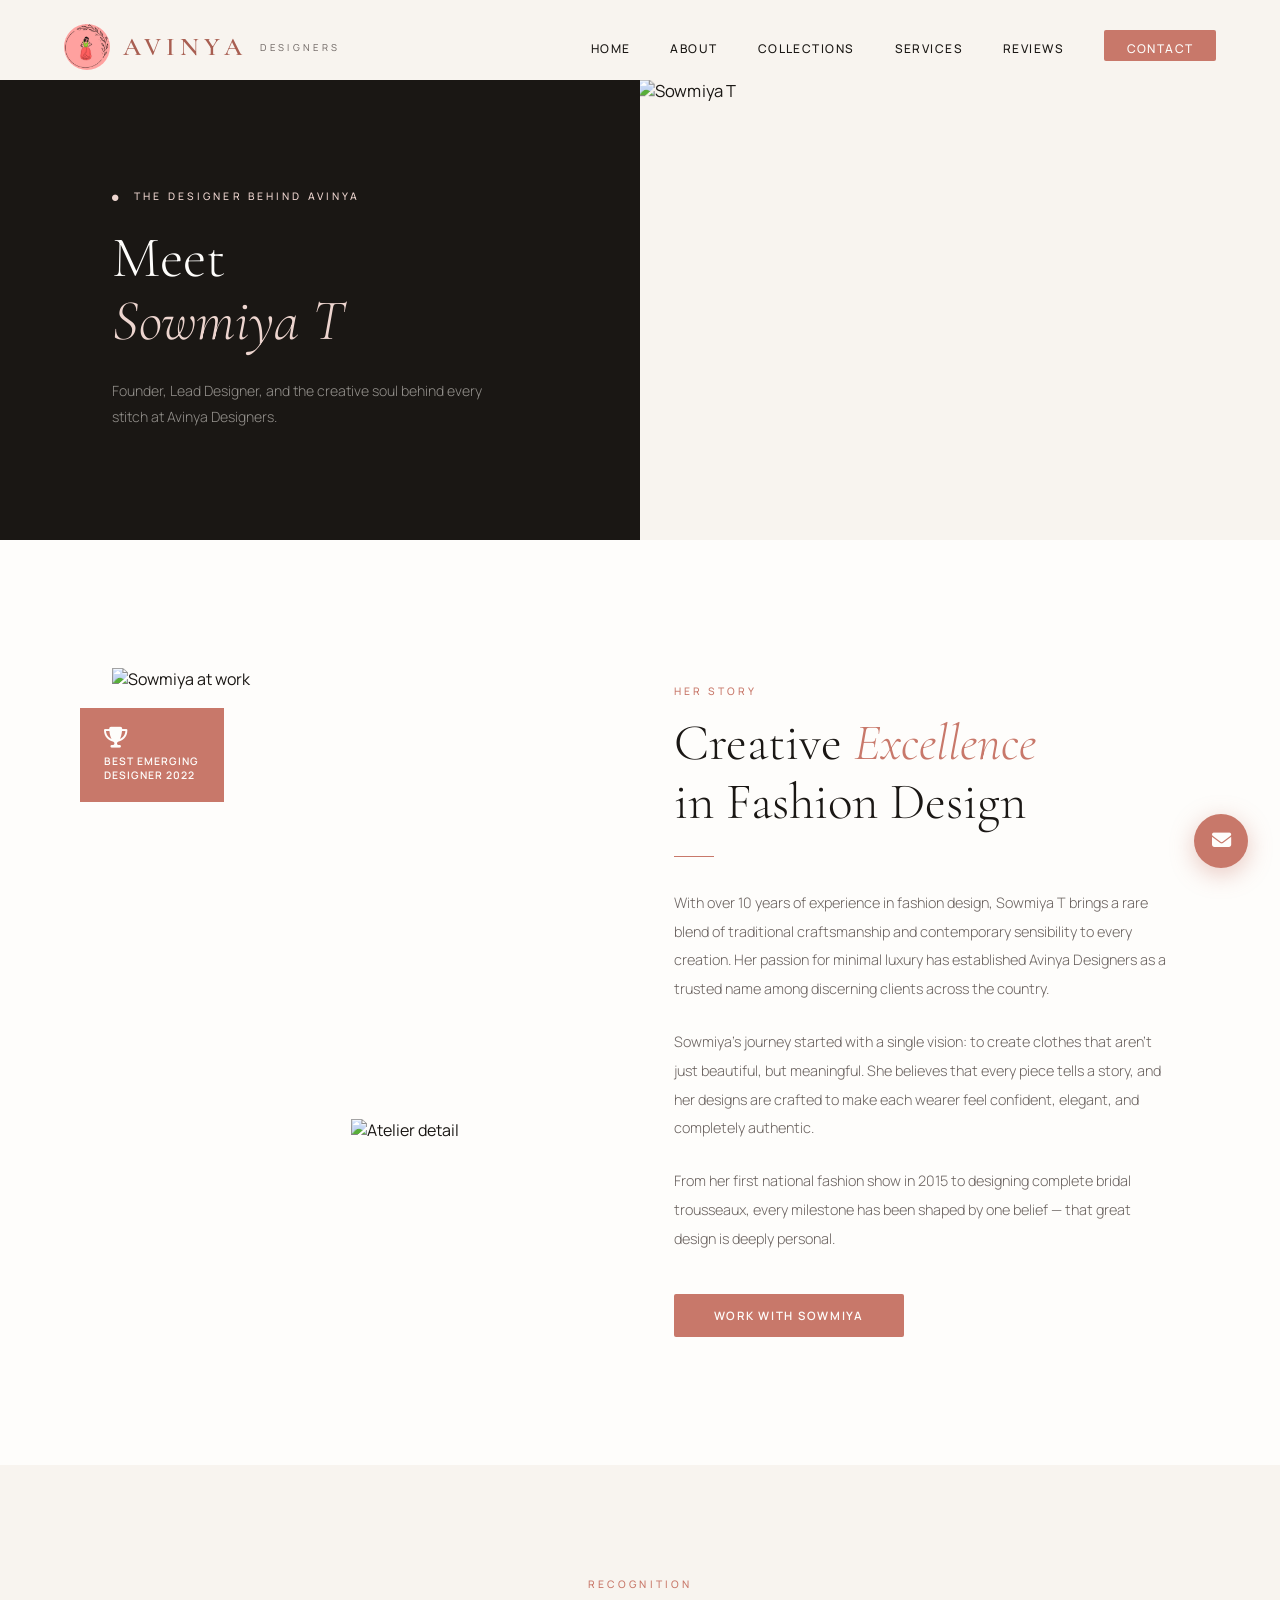
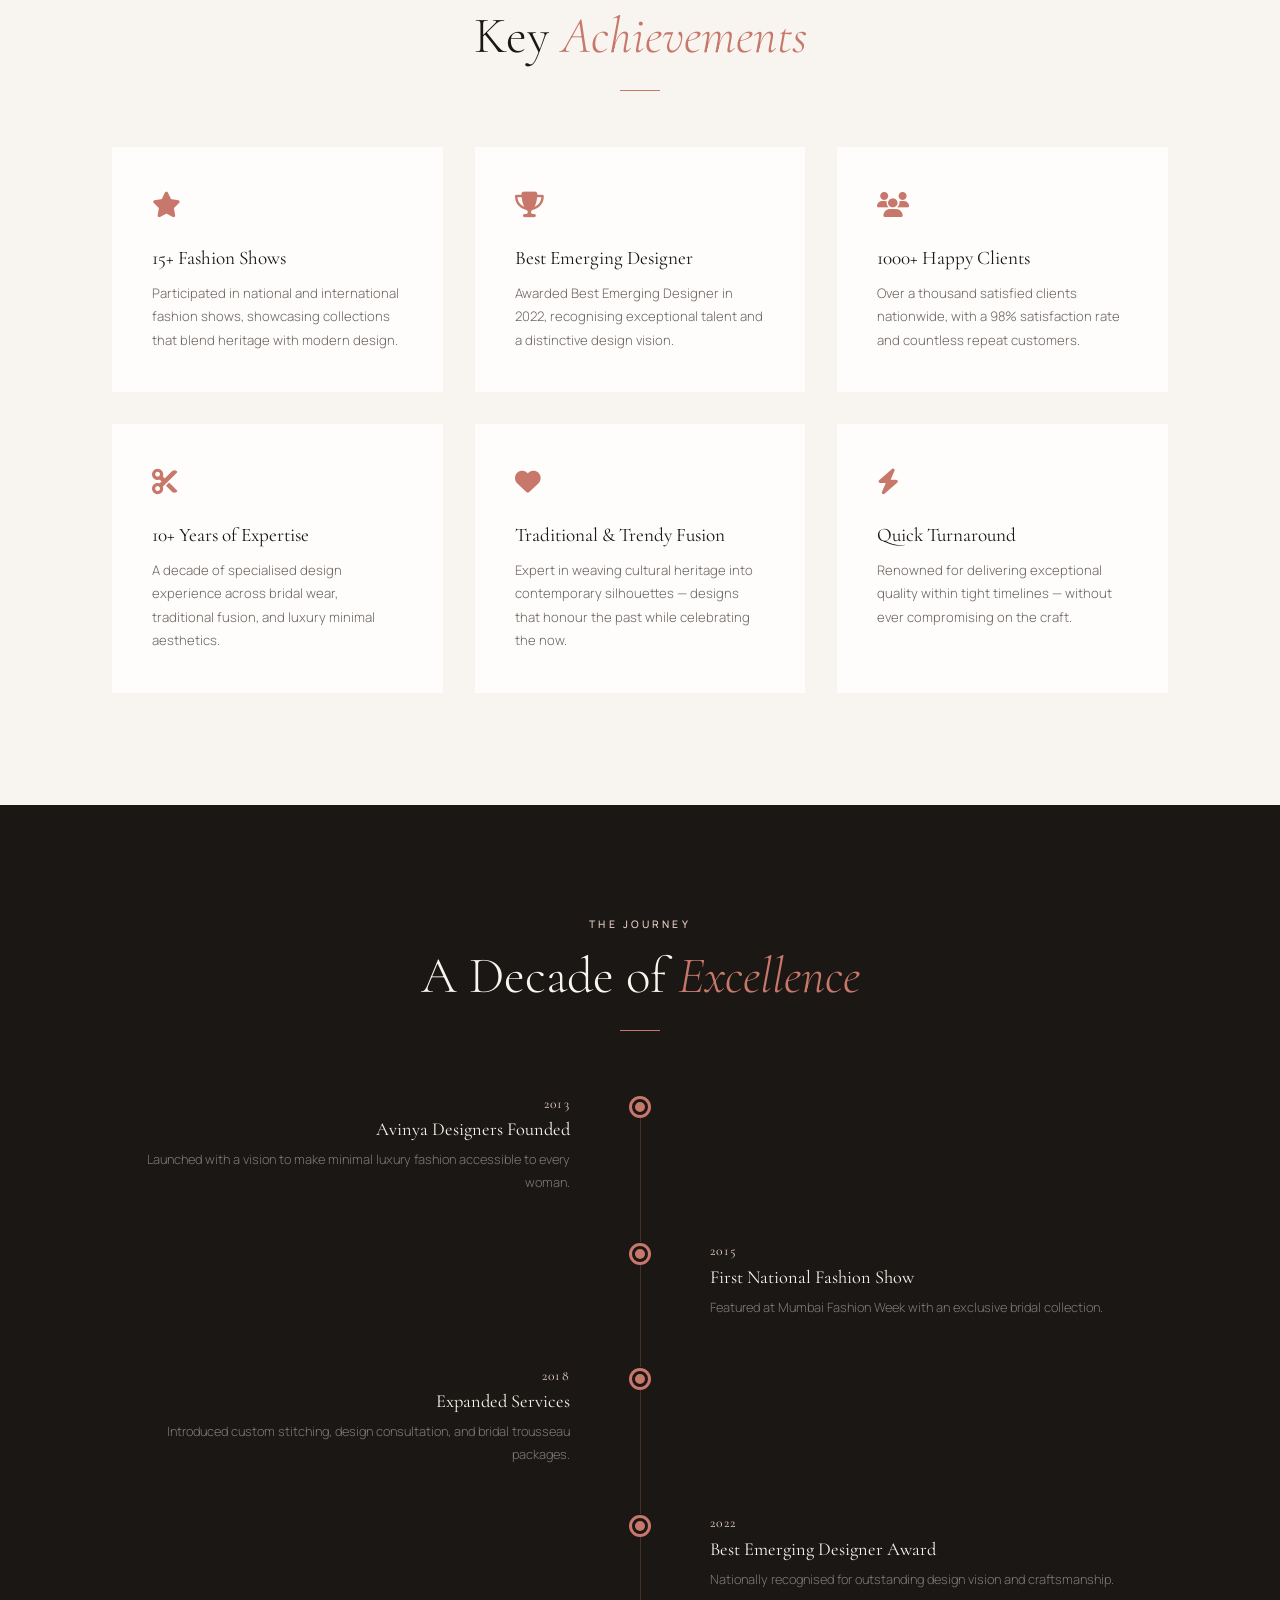
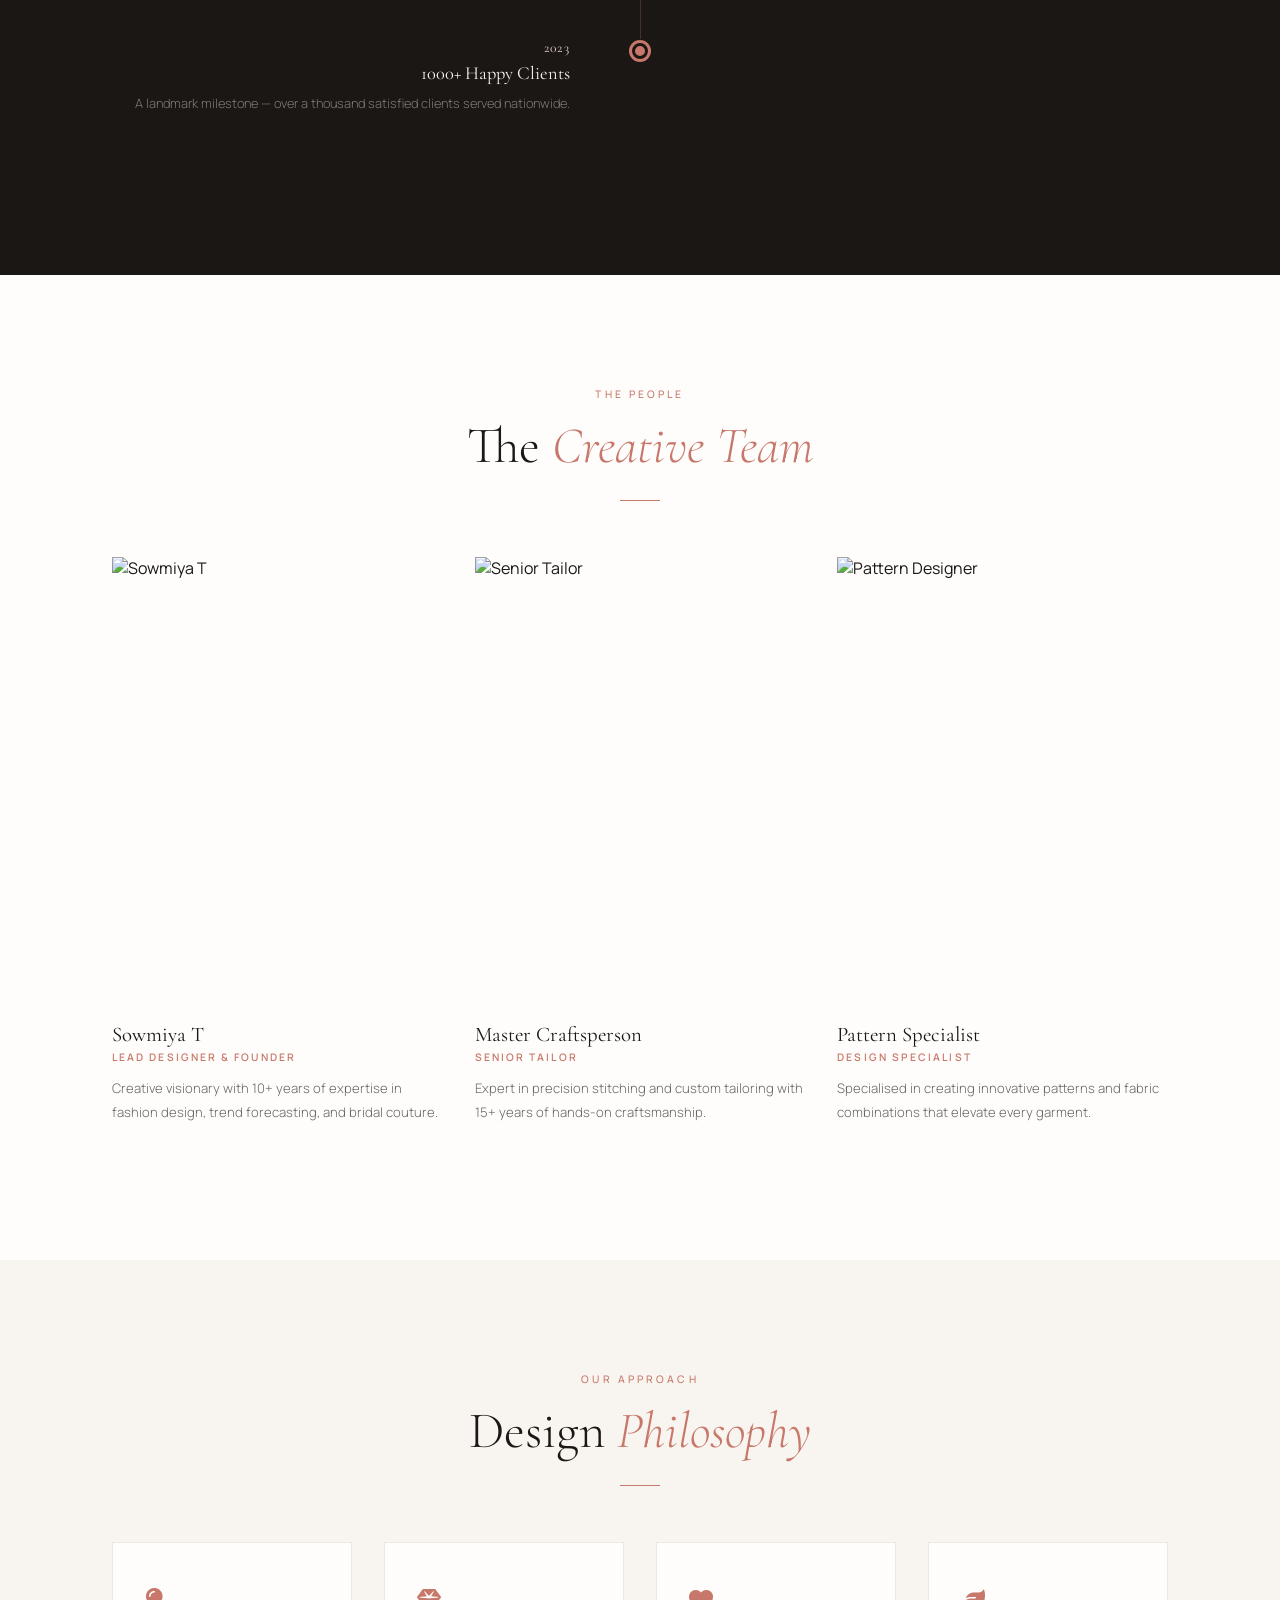
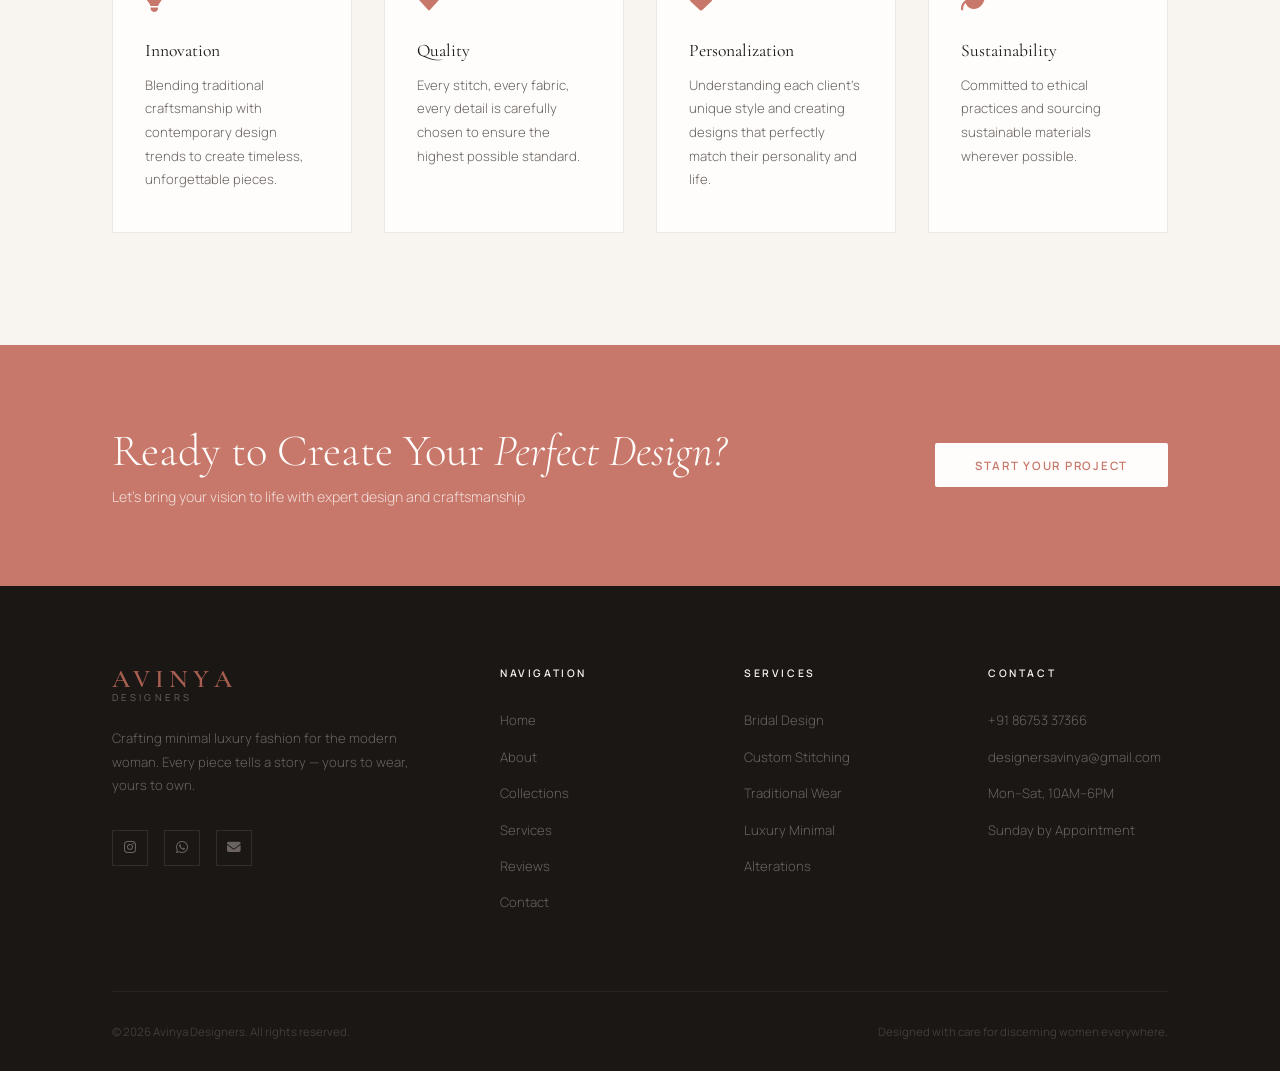
==== about.html @ 2b7c3c4a "nav bar slide animations for mobile layout dropdown animation -redone" ====
<!DOCTYPE html>
<html lang="en">
<head>
  <meta charset="UTF-8">
  <meta name="viewport" content="width=device-width, initial-scale=1.0">
  <title>About Sowmiya T — Founder of Avinya Designers</title>
  <meta name="description" content="Meet Sowmiya T, founder of Avinya Designers. Learn about her journey in minimal luxury fashion design, craftsmanship, and commitment to timeless elegance.">
  <meta name="keywords" content="Sowmiya T, fashion designer, Tiruppur, luxury designer, handcrafted fashion, design philosophy">
  <meta name="author" content="Sowmiya T - Avinya Designers">
  <meta name="robots" content="index, follow">
  <link rel="canonical" href="https://avinyadesigners.com/about.html">
  <meta property="og:title" content="About Sowmiya T — Avinya Designers">
  <meta property="og:description" content="Discover the story behind Avinya Designers and Sowmiya T's vision for minimal luxury fashion.">
  <meta property="og:image" content="https://images.unsplash.com/photo-1558769132-cb1aea458c5e?w=1200&h=630&fit=crop">
  <meta property="og:url" content="https://avinyadesigners.com/about.html">
  <meta property="og:type" content="website">
  <link rel="preconnect" href="https://fonts.googleapis.com">
  <link href="https://fonts.googleapis.com/css2?family=Cormorant+Garamond:ital,wght@0,300;0,400;0,600;1,300;1,400&family=Manrope:wght@300;400;500;600&display=swap" rel="stylesheet">
  <link rel="stylesheet" href="https://cdnjs.cloudflare.com/ajax/libs/font-awesome/6.4.0/css/all.min.css">
  <style>
    *, *::before, *::after { margin: 0; padding: 0; box-sizing: border-box; }
    :root {
      --rose:#C8786A; --rose-dk:#A85E51; --rose-lt:#EDD5CF;
      --cream:#F8F4EF; --sand:#EDE8E1; --ink:#1A1714; --ink-60:#6B6360;
      --gold:#C9A86C; --white:#FEFDFB;
      --ff-display:'Cormorant Garamond',Georgia,serif;
      --ff-body:'Manrope',sans-serif;
      --ease:cubic-bezier(0.25,0.46,0.45,0.94);
    }
    html { scroll-behavior: smooth; }
    body { font-family: var(--ff-body); background: var(--cream); color: var(--ink); overflow-x: hidden; }
    body.nav-open{overflow:hidden;height:100%}
    /* NAV */
    nav { position:fixed;top:0;left:0;right:0;z-index:1000;padding:1.5rem 4rem;display:flex;align-items:center;justify-content:space-between;transition:background .4s,padding .4s,backdrop-filter .4s; }
    nav.scrolled { background:rgba(248,244,239,0.92);backdrop-filter:blur(16px);padding:1rem 4rem;border-bottom:1px solid rgba(200,120,106,.12); }
    .nav-logo { display:flex;flex-direction:column;line-height:1;text-decoration:none; }
    .nav-logo-mark { flex-direction:row;align-items:center;gap:.8rem; }
    .nav-logo-mark img { width:46px;height:46px;display:block;object-fit:contain;border-radius:50%; }
    .logo-main { font-family:var(--ff-display);font-size:1.6rem;font-weight:600;letter-spacing:.2em;color:var(--rose-dk); }
    .logo-sub { font-size:.6rem;letter-spacing:.35em;text-transform:uppercase;color:var(--ink-60);margin-top:2px; }
    .nav-links { display:flex;gap:2.5rem;list-style:none; }
    .nav-links a { text-decoration:none;color:var(--ink);font-size:.75rem;font-weight:500;letter-spacing:.12em;text-transform:uppercase;position:relative;padding-bottom:4px; }
    .nav-links a::after { content:'';position:absolute;bottom:0;left:0;width:0;height:1px;background:var(--rose);transition:width .3s var(--ease); }
    .nav-links a:hover::after { width:100%; }
    .nav-links a:hover { color:var(--rose); }
    .nav-cta { background:var(--rose);color:var(--white)!important;padding:.6rem 1.4rem;border-radius:2px;transition:background .3s,transform .2s!important; }
    .nav-cta:hover { background:var(--rose-dk)!important;transform:translateY(-1px); }
    .nav-cta::after { display:none!important; }
    .nav-hamburger { display:none;flex-direction:column;gap:5px; }
    .nav-hamburger span { width:22px;height:1.5px;background:var(--ink);transition:all .35s cubic-bezier(.4,0,.2,1);transform-origin:center; }
    .nav-hamburger.active span:nth-child(1){transform:translateY(6.75px) rotate(45deg)}
    .nav-hamburger.active span:nth-child(2){opacity:0;transform:scale(0)}
    .nav-hamburger.active span:nth-child(3){transform:translateY(-6.75px) rotate(-45deg)}

    /* PAGE HERO */
    .page-hero {
      min-height: 60vh;
      display: grid; grid-template-columns: 1fr 1fr;
      padding-top: 80px;
      overflow: hidden;
    }
    .page-hero-left {
      background: var(--ink);
      display: flex; flex-direction: column;
      justify-content: center;
      padding: 6rem 5rem 6rem 7rem;
    }
    .page-hero-eyebrow {
      font-size: .65rem; letter-spacing: .3em;
      text-transform: uppercase; color: var(--rose-lt);
      font-weight: 500; margin-bottom: 1.5rem;
      opacity:0; animation: fadeUp .8s .3s var(--ease) forwards;
    }
    .page-hero-title {
      font-family: var(--ff-display);
      font-size: clamp(2.8rem, 4.5vw, 5rem);
      font-weight: 300; color: var(--white);
      line-height: 1.1; margin-bottom: 1.5rem;
      opacity:0; animation: fadeUp .9s .5s var(--ease) forwards;
    }
    .page-hero-title em { font-style: italic; color: var(--rose-lt); }
    .page-hero-sub {
      font-size: .88rem; color: rgba(248,244,239,.55);
      line-height: 1.9; font-weight: 300; max-width: 380px;
      opacity:0; animation: fadeUp .9s .7s var(--ease) forwards;
    }
    .page-hero-right {
      position: relative; overflow: hidden;
      opacity:0; animation: fadeIn 1s .4s var(--ease) forwards;
    }
    .page-hero-right img { width:100%;height:100%;object-fit:cover;transform:scale(1.04);animation:kenBurns 12s ease-in-out infinite alternate; }

    /* SECTIONS */
    .section-eyebrow { font-size:.65rem;letter-spacing:.3em;text-transform:uppercase;color:var(--rose);font-weight:500;margin-bottom:1rem; }
    .section-title { font-family:var(--ff-display);font-size:clamp(2.2rem,4vw,3.5rem);font-weight:300;color:var(--ink);line-height:1.15; }
    .section-title em { font-style:italic;color:var(--rose); }
    .section-line { width:40px;height:1px;background:var(--rose);margin:1.5rem 0 0; }

    /* STORY */
    .story {
      padding: 8rem 7rem;
      display: grid; grid-template-columns: 1fr 1.1fr;
      gap: 7rem; align-items: start;
      background: var(--white);
    }
    .story-media { position:relative; }
    .story-img { width:100%;aspect-ratio:3/4;object-fit:cover;display:block; }
    .story-accent {
      position:absolute;bottom:-2rem;right:-2rem;
      width:55%;aspect-ratio:4/3;object-fit:cover;
      border:5px solid var(--white);
    }
    .story-award {
      position:absolute;top:2.5rem;left:-2rem;
      background:var(--rose);color:var(--white);
      padding:1.2rem 1.5rem;
    }
    .story-award i { font-size:1.3rem;margin-bottom:.4rem;display:block; }
    .story-award p { font-size:.65rem;letter-spacing:.1em;text-transform:uppercase;font-weight:600; }
    .story-content { padding-top:1rem; }
    .story-body { font-size:.9rem;color:var(--ink-60);line-height:2;font-weight:300;margin:2rem 0 1.5rem; }
    .story-body + .story-body { margin-top:0; }

    /* ACHIEVEMENTS */
    .achievements {
      padding: 7rem 7rem;
      background: var(--cream);
    }
    .ach-grid {
      display: grid; grid-template-columns: repeat(3,1fr);
      gap: 2rem; margin-top: 3.5rem;
    }
    .ach-card {
      background: var(--white); padding: 2.5rem;
      position: relative; overflow: hidden;
      transition: transform .3s var(--ease), box-shadow .3s;
    }
    .ach-card:hover { transform:translateY(-6px);box-shadow:0 20px 50px rgba(26,23,20,.07); }
    .ach-card::before { content:'';position:absolute;top:0;left:0;width:0;height:3px;background:var(--rose);transition:width .4s var(--ease); }
    .ach-card:hover::before { width:100%; }
    .ach-icon { font-size:1.6rem;color:var(--rose);margin-bottom:1.5rem; }
    .ach-title { font-family:var(--ff-display);font-size:1.2rem;font-weight:400;color:var(--ink);margin-bottom:.7rem; }
    .ach-desc { font-size:.82rem;color:var(--ink-60);line-height:1.8;font-weight:300; }

    /* TIMELINE */
    .timeline-sec {
      padding: 7rem 7rem;
      background: var(--ink);
    }
    .timeline-sec .section-title { color:var(--cream); }
    .timeline-sec .section-eyebrow { color:var(--rose-lt); }
    .timeline-sec .section-line { background:var(--rose-lt); }
    .timeline {
      margin-top: 4rem;
      display: grid; grid-template-columns: 1fr 60px 1fr;
      gap: 0;
    }
    .tl-item {
      display: contents;
    }
    .tl-left { text-align: right; padding: 0 2.5rem 3rem 0; }
    .tl-right { text-align: left; padding: 0 0 3rem 2.5rem; }
    .tl-empty { padding-bottom: 3rem; }
    .tl-center {
      display: flex; flex-direction: column;
      align-items: center;
    }
    .tl-dot {
      width: 16px; height: 16px; border-radius: 50%;
      background: var(--rose); flex-shrink: 0;
      border: 3px solid var(--ink);
      box-shadow: 0 0 0 3px var(--rose);
      margin-top: 4px;
    }
    .tl-line { width:1px;flex:1;background:rgba(200,120,106,.25); }
    .tl-year { font-family:var(--ff-display);font-size:.85rem;color:var(--rose-lt);font-weight:400;letter-spacing:.1em;margin-bottom:.4rem; }
    .tl-title { font-family:var(--ff-display);font-size:1.15rem;font-weight:400;color:var(--cream);margin-bottom:.5rem; }
    .tl-desc { font-size:.8rem;color:rgba(248,244,239,.45);line-height:1.8;font-weight:300; }

    /* TEAM */
    .team {
      padding: 7rem 7rem;
      background: var(--white);
    }
    .team-grid {
      display: grid; grid-template-columns: repeat(3,1fr);
      gap: 2rem; margin-top: 3.5rem;
    }
    .team-card { overflow: hidden; }
    .team-img-wrap { position:relative;overflow:hidden;aspect-ratio:3/4; }
    .team-img-wrap img { width:100%;height:100%;object-fit:cover;transition:transform .6s var(--ease); }
    .team-card:hover .team-img-wrap img { transform:scale(1.05); }
    .team-info { padding:1.5rem 0; }
    .team-name { font-family:var(--ff-display);font-size:1.3rem;font-weight:400;color:var(--ink);margin-bottom:.2rem; }
    .team-role { font-size:.65rem;letter-spacing:.2em;text-transform:uppercase;color:var(--rose);font-weight:600;margin-bottom:.8rem; }
    .team-bio { font-size:.82rem;color:var(--ink-60);line-height:1.8;font-weight:300; }

    /* PHILOSOPHY */
    .philosophy {
      padding: 7rem 7rem;
      background: var(--cream);
    }
    .phil-grid {
      display: grid; grid-template-columns: repeat(4,1fr);
      gap: 2rem; margin-top: 3.5rem;
    }
    .phil-card {
      padding: 2.5rem 2rem;
      border: 1px solid var(--sand); background:var(--white);
      transition:border-color .3s, box-shadow .3s, transform .3s;
    }
    .phil-card:hover { border-color:var(--rose);box-shadow:0 12px 40px rgba(200,120,106,.1);transform:translateY(-4px); }
    .phil-icon { font-size:1.5rem;color:var(--rose);margin-bottom:1.5rem; }
    .phil-name { font-family:var(--ff-display);font-size:1.1rem;font-weight:400;color:var(--ink);margin-bottom:.8rem; }
    .phil-desc { font-size:.82rem;color:var(--ink-60);line-height:1.8;font-weight:300; }

    /* CTA */
    .cta-band {
      background: var(--rose);
      padding: 5rem 7rem;
      display: flex; align-items: center; justify-content: space-between;
      gap: 3rem;
    }
    .cta-band h2 { font-family:var(--ff-display);font-size:clamp(2rem,3.5vw,3rem);font-weight:300;color:var(--white);line-height:1.2; }
    .cta-band h2 em { font-style:italic; }
    .cta-band p { font-size:.88rem;color:rgba(255,255,255,.75);margin-top:.5rem;font-weight:300; }
    .btn-white { background:var(--white);color:var(--rose);padding:.9rem 2.5rem;font-size:.72rem;letter-spacing:.15em;text-transform:uppercase;font-family:var(--ff-body);font-weight:600;border:none;border-radius:2px;text-decoration:none;display:inline-block;transition:background .3s,transform .2s;white-space:nowrap; }
    .btn-white:hover { background:var(--rose-lt);transform:translateY(-2px); }

    /* FOOTER */
    footer { background:var(--ink);padding:5rem 7rem 2rem; }
    .footer-top { display:grid;grid-template-columns:1.8fr 1fr 1fr 1fr;gap:4rem;padding-bottom:4rem;border-bottom:1px solid rgba(255,255,255,.06); }
    .footer-tagline { font-size:.82rem;color:var(--ink-60);line-height:1.8;font-weight:300;margin:1.5rem 0 2rem; }
    .footer-social { display:flex;gap:1rem; }
    .footer-social a { width:36px;height:36px;border:1px solid rgba(255,255,255,.1);display:flex;align-items:center;justify-content:center;color:var(--ink-60);font-size:.85rem;text-decoration:none;transition:border-color .3s,color .3s,background .3s; }
    .footer-social a:hover { border-color:var(--rose);color:var(--rose);background:rgba(200,120,106,.08); }
    .footer-col h5 { font-size:.65rem;letter-spacing:.25em;text-transform:uppercase;font-weight:600;color:var(--cream);margin-bottom:1.8rem; }
    .footer-col ul { list-style:none; }
    .footer-col li { margin-bottom:.9rem; }
    .footer-col a { font-size:.82rem;color:var(--ink-60);text-decoration:none;font-weight:300;transition:color .3s; }
    .footer-col a:hover { color:var(--rose); }
    .footer-bottom { display:flex;justify-content:space-between;align-items:center;padding-top:2rem;font-size:.72rem;color:rgba(107,99,96,.5); }

    /* FAB */
    .fab-wrap { position:fixed;bottom:2rem;right:2rem;z-index:500;display:flex;flex-direction:column;align-items:flex-end;gap:.7rem; }
    .fab-sub { display:flex;align-items:center;gap:.8rem;opacity:0;pointer-events:none;transform:translateY(10px);transition:opacity .3s var(--ease),transform .3s var(--ease); }
    .fab-wrap:hover .fab-sub { opacity:1;pointer-events:all;transform:translateY(0); }
    .fab-sub:nth-child(2){transition-delay:.05s} .fab-sub:nth-child(3){transition-delay:.1s} .fab-sub:nth-child(4){transition-delay:.15s}
    .fab-label { font-size:.65rem;letter-spacing:.1em;text-transform:uppercase;font-weight:600;background:var(--ink);color:var(--white);padding:.3rem .7rem;white-space:nowrap; }
    .fab-btn { width:48px;height:48px;border-radius:50%;background:var(--white);color:var(--rose);display:flex;align-items:center;justify-content:center;font-size:1.1rem;text-decoration:none;box-shadow:0 4px 16px rgba(26,23,20,.15);transition:background .3s,transform .2s; }
    .fab-btn:hover { background:var(--rose-lt);transform:scale(1.08); }
    .fab-main { width:54px;height:54px;background:var(--rose)!important;color:var(--white)!important;font-size:1.2rem!important;box-shadow:0 6px 24px rgba(200,120,106,.4)!important; }
    .fab-main:hover { background:var(--rose-dk)!important;transform:scale(1.08) rotate(15deg)!important; }

    /* ANIMATIONS */
    @keyframes fadeUp { from{opacity:0;transform:translateY(24px)} to{opacity:1;transform:translateY(0)} }
    @keyframes fadeIn { from{opacity:0} to{opacity:1} }
    @keyframes kenBurns { from{transform:scale(1.04) translateX(0)} to{transform:scale(1.1) translateX(-2%)} }
    .reveal { opacity:0;transform:translateY(28px);transition:opacity .7s var(--ease),transform .7s var(--ease); }
    .reveal.visible { opacity:1;transform:translateY(0); }
    .reveal-delay-1{transition-delay:.1s} .reveal-delay-2{transition-delay:.2s} .reveal-delay-3{transition-delay:.3s} .reveal-delay-4{transition-delay:.4s}

    @media(max-width:1100px){
      nav{padding:1.5rem 2.5rem} nav.scrolled{padding:1rem 2.5rem}
      .page-hero-left{padding:5rem 3rem 5rem 3rem}
      .story,.achievements,.timeline-sec,.team,.philosophy,.cta-band,.footer{padding-left:3rem;padding-right:3rem}
      .ach-grid,.phil-grid{grid-template-columns:repeat(2,1fr)}
      .footer-top{grid-template-columns:1fr 1fr;gap:3rem}
    }
    @media(max-width:768px){
      .fab-wrap{bottom:1.5rem;right:1.5rem;gap:.5rem}
      .fab-btn{width:44px;height:44px;font-size:1rem}
      .fab-main{width:50px;height:50px;font-size:1.1rem}
      .fab-label{font-size:.6rem;padding:.25rem .6rem}
      .fab-sub{display:none!important}
      .fab-wrap.active .fab-sub{display:flex!important;opacity:1!important;pointer-events:all!important;transform:translateY(0)!important}

      nav, nav.scrolled{
        padding:0.9rem 1.2rem;
        background:rgba(248,244,239,.98);
        backdrop-filter:blur(14px);
        border-bottom:1px solid rgba(168,94,81,.18);
        box-shadow:0 8px 24px rgba(26,23,20,.04)
      }
      .nav-logo{flex-direction:row;align-items:center;gap:.45rem}
      .nav-logo-mark img { width:38px;height:38px; }
      .logo-main{font-size:1.2rem;letter-spacing:.16em}
      .logo-sub{font-size:.48rem;margin-top:0;letter-spacing:.28em}
      .nav-links{position:absolute;top:calc(100% + .75rem);left:1rem;right:1rem;display:flex;flex-direction:column;gap:.7rem;visibility:hidden;opacity:0;transform:translateY(-12px) scaleY(.95);pointer-events:none;transition:all .35s cubic-bezier(.4,0,.2,1);transform-origin:top;z-index:1100} .nav-hamburger{display:flex;align-items:center;justify-content:center;width:44px;height:44px;border:1px solid rgba(168,94,81,.16);border-radius:999px;background:rgba(254,253,251,.9)}
      .nav-hamburger span{width:18px;height:1.5px;background:var(--rose-dk)}
      .nav-links.open{background:rgba(248,244,239,.98);align-items:stretch;justify-content:flex-start;padding:.9rem;border:1px solid rgba(168,94,81,.14);border-radius:18px;box-shadow:0 18px 40px rgba(26,23,20,.12);max-height:calc(100vh - 7rem);overflow-y:auto;visibility:visible;opacity:1;transform:translateY(0) scaleY(1);pointer-events:auto}
      .nav-links.open li{width:100%;display:flex}
      .nav-links.open a{width:100%;font-size:.95rem;padding:.9rem 1rem;min-height:44px;display:flex;align-items:center;justify-content:center;background:rgba(255,255,255,.8);border:1px solid rgba(168,94,81,.1);border-radius:12px;box-shadow:0 4px 12px rgba(26,23,20,.03)}
      .nav-links.open .nav-cta{background:var(--rose);border-color:transparent;color:var(--white)!important}
      .page-hero{grid-template-columns:1fr;min-height:45vh}
      .page-hero-left{padding:4.5rem 1.5rem 2rem}
      .page-hero-title{font-size:2rem}
      .page-hero-sub{font-size:.85rem}
      .story{grid-template-columns:1fr;gap:3rem;padding:4rem 1.5rem}
      .story-accent{display:none} .story-award{top:1rem;left:1rem}
      .achievements,.timeline-sec,.team,.philosophy{padding:4rem 1.5rem}
      .ach-grid{grid-template-columns:1fr}
      .timeline{grid-template-columns:40px 1fr}
      .tl-left{display:none} .tl-right{padding-left:1.5rem}
      .team-grid{grid-template-columns:1fr}
      .phil-grid{grid-template-columns:1fr}
      .cta-band{flex-direction:column;text-align:center;padding:3rem 1.5rem;gap:1.5rem}
      footer{padding:3rem 1.5rem 1.5rem}
      .footer-top{grid-template-columns:1fr;gap:2rem}
      .footer-bottom{flex-direction:column;gap:.5rem;text-align:center;font-size:.85rem}
    }
    @media(max-width:480px){
      .fab-wrap{bottom:1rem;right:1rem}
      .fab-btn{width:40px;height:40px;font-size:.9rem}
      .fab-main{width:46px;height:46px;font-size:1rem}

      nav, nav.scrolled{
        padding:.7rem 1rem;
        background:rgba(248,244,239,.99);
        border-bottom:1px solid rgba(168,94,81,.22)
      }
      .nav-logo-mark img { width:32px;height:32px; }
      .logo-main{font-size:1.05rem}
      .logo-sub{font-size:.42rem}
      .nav-hamburger{width:42px;height:42px}
      .nav-hamburger span{width:16px}
      .nav-links.open{top:calc(100% + .55rem);left:.75rem;right:.75rem;padding:.8rem;border-radius:16px}
      .nav-links.open a{font-size:.92rem;padding:.85rem .95rem;border-radius:12px}
      .page-hero{min-height:auto;padding-top:3.5rem}
      .page-hero-left{padding:3.5rem 1rem 2rem}
      .page-hero-title{font-size:1.5rem}
      .page-hero-sub{font-size:.8rem}
      .story,.achievements,.timeline-sec,.team,.philosophy{padding:2.5rem 1rem !important}
      h2{font-size:1.8rem}
      h3{font-size:1.2rem}
      p{font-size:.9rem}
      .footer-top{gap:1.5rem}
      .footer-bottom{gap:.3rem;font-size:.8rem}
    }
  </style>
  <script type="application/ld+json">
  {
    "@context": "https://schema.org",
    "@type": "Person",
    "name": "Sowmiya T",
    "url": "https://avinyadesigners.com/about.html",
    "jobTitle": "Fashion Designer & Founder",
    "worksFor": {
      "@type": "Organization",
      "name": "Avinya Designers"
    },
    "knowsAbout": ["Fashion Design", "Bridal Wear", "Custom Tailoring", "Minimal Luxury Design"],
    "image": "https://images.unsplash.com/photo-1558769132-cb1aea458c5e?w=600&h=600&fit=crop",
    "location": {
      "@type": "City",
      "name": "Tiruppur"
    }
  }
  </script>
</head>
<body>
  <nav id="navbar">
    <a href="index.html" class="nav-logo nav-logo-mark"><img src="images/logo.png" alt="Avinya Designers logo" style="border-radius: 50%;"><span class="logo-main">AVINYA</span><span class="logo-sub">Designers</span></a>
    <ul class="nav-links" id="navLinks">
      <li><a href="index.html">Home</a></li>
      <li><a href="about.html">About</a></li>
      <li><a href="collections.html">Collections</a></li>
      <li><a href="categories.html">Services</a></li>
      <li><a href="reviews.html">Reviews</a></li>
      <li><a href="contact.html" class="nav-cta">Contact</a></li>
    </ul>
    <div class="nav-hamburger" id="hamburger" onclick="toggleNav()"><span></span><span></span><span></span></div>
  </nav>

  <section class="page-hero">
    <div class="page-hero-left">
      <p class="page-hero-eyebrow"><i class="fas fa-circle" style="font-size:.4rem;margin-right:.5rem"></i> The Designer Behind Avinya</p>
      <h1 class="page-hero-title">Meet<br><em>Sowmiya T</em></h1>
      <p class="page-hero-sub">Founder, Lead Designer, and the creative soul behind every stitch at Avinya Designers.</p>
    </div>
    <div class="page-hero-right">
      <img src="https://images.unsplash.com/photo-1558769132-cb1aea458c5e?w=800&h=900&fit=crop&crop=center" alt="Sowmiya T">
    </div>
  </section>

  <!-- STORY -->
  <section class="story">
    <div class="about-media reveal">
      <img class="story-img" src="https://images.unsplash.com/photo-1581338834647-b0fb40704e21?w=600&h=800&fit=crop" alt="Sowmiya at work">
      <img class="story-accent" src="https://images.unsplash.com/photo-1507003211169-0a1dd7228f2d?w=400&h=300&fit=crop" alt="Atelier detail">
      <div class="story-award">
        <i class="fas fa-trophy"></i>
        <p>Best Emerging<br>Designer 2022</p>
      </div>
    </div>
    <div class="story-content">
      <div class="reveal">
        <p class="section-eyebrow">Her Story</p>
        <h2 class="section-title">Creative <em>Excellence</em><br>in Fashion Design</h2>
        <div class="section-line"></div>
      </div>
      <p class="story-body reveal">With over 10 years of experience in fashion design, Sowmiya T brings a rare blend of traditional craftsmanship and contemporary sensibility to every creation. Her passion for minimal luxury has established Avinya Designers as a trusted name among discerning clients across the country.</p>
      <p class="story-body reveal">Sowmiya's journey started with a single vision: to create clothes that aren't just beautiful, but meaningful. She believes that every piece tells a story, and her designs are crafted to make each wearer feel confident, elegant, and completely authentic.</p>
      <p class="story-body reveal">From her first national fashion show in 2015 to designing complete bridal trousseaux, every milestone has been shaped by one belief — that great design is deeply personal.</p>
      <div style="margin-top:2.5rem" class="reveal">
        <a href="contact.html" style="background:var(--rose);color:var(--white);padding:.9rem 2.5rem;font-size:.72rem;letter-spacing:.15em;text-transform:uppercase;font-family:var(--ff-body);font-weight:600;border:none;border-radius:2px;text-decoration:none;display:inline-block;transition:background .3s,transform .2s">Work With Sowmiya</a>
      </div>
    </div>
  </section>

  <!-- ACHIEVEMENTS -->
  <section class="achievements">
    <div class="section-header reveal" style="text-align:center;margin-bottom:0">
      <p class="section-eyebrow" style="text-align:center">Recognition</p>
      <h2 class="section-title" style="text-align:center">Key <em>Achievements</em></h2>
      <div class="section-line" style="margin:1.5rem auto 0"></div>
    </div>
    <div class="ach-grid">
      <div class="ach-card reveal"><div class="ach-icon"><i class="fas fa-star"></i></div><h3 class="ach-title">15+ Fashion Shows</h3><p class="ach-desc">Participated in national and international fashion shows, showcasing collections that blend heritage with modern design.</p></div>
      <div class="ach-card reveal reveal-delay-1"><div class="ach-icon"><i class="fas fa-trophy"></i></div><h3 class="ach-title">Best Emerging Designer</h3><p class="ach-desc">Awarded Best Emerging Designer in 2022, recognising exceptional talent and a distinctive design vision.</p></div>
      <div class="ach-card reveal reveal-delay-2"><div class="ach-icon"><i class="fas fa-users"></i></div><h3 class="ach-title">1000+ Happy Clients</h3><p class="ach-desc">Over a thousand satisfied clients nationwide, with a 98% satisfaction rate and countless repeat customers.</p></div>
      <div class="ach-card reveal"><div class="ach-icon"><i class="fas fa-scissors"></i></div><h3 class="ach-title">10+ Years of Expertise</h3><p class="ach-desc">A decade of specialised design experience across bridal wear, traditional fusion, and luxury minimal aesthetics.</p></div>
      <div class="ach-card reveal reveal-delay-1"><div class="ach-icon"><i class="fas fa-heart"></i></div><h3 class="ach-title">Traditional & Trendy Fusion</h3><p class="ach-desc">Expert in weaving cultural heritage into contemporary silhouettes — designs that honour the past while celebrating the now.</p></div>
      <div class="ach-card reveal reveal-delay-2"><div class="ach-icon"><i class="fas fa-bolt"></i></div><h3 class="ach-title">Quick Turnaround</h3><p class="ach-desc">Renowned for delivering exceptional quality within tight timelines — without ever compromising on the craft.</p></div>
    </div>
  </section>

  <!-- TIMELINE -->
  <section class="timeline-sec">
    <div style="text-align:center;margin-bottom:0" class="reveal">
      <p class="section-eyebrow" style="text-align:center">The Journey</p>
      <h2 class="section-title" style="text-align:center">A Decade of <em>Excellence</em></h2>
      <div class="section-line" style="margin:1.5rem auto 0;background:var(--rose)"></div>
    </div>
    <div class="timeline" style="margin-top:4rem">
      <!-- item 1 -->
      <div class="tl-left reveal"><p class="tl-year">2013</p><h3 class="tl-title">Avinya Designers Founded</h3><p class="tl-desc">Launched with a vision to make minimal luxury fashion accessible to every woman.</p></div>
      <div class="tl-center"><div class="tl-dot"></div><div class="tl-line"></div></div>
      <div class="tl-empty"></div>
      <!-- item 2 -->
      <div class="tl-empty"></div>
      <div class="tl-center"><div class="tl-dot"></div><div class="tl-line"></div></div>
      <div class="tl-right reveal"><p class="tl-year">2015</p><h3 class="tl-title">First National Fashion Show</h3><p class="tl-desc">Featured at Mumbai Fashion Week with an exclusive bridal collection.</p></div>
      <!-- item 3 -->
      <div class="tl-left reveal"><p class="tl-year">2018</p><h3 class="tl-title">Expanded Services</h3><p class="tl-desc">Introduced custom stitching, design consultation, and bridal trousseau packages.</p></div>
      <div class="tl-center"><div class="tl-dot"></div><div class="tl-line"></div></div>
      <div class="tl-empty"></div>
      <!-- item 4 -->
      <div class="tl-empty"></div>
      <div class="tl-center"><div class="tl-dot"></div><div class="tl-line"></div></div>
      <div class="tl-right reveal"><p class="tl-year">2022</p><h3 class="tl-title">Best Emerging Designer Award</h3><p class="tl-desc">Nationally recognised for outstanding design vision and craftsmanship.</p></div>
      <!-- item 5 -->
      <div class="tl-left reveal"><p class="tl-year">2023</p><h3 class="tl-title">1000+ Happy Clients</h3><p class="tl-desc">A landmark milestone — over a thousand satisfied clients served nationwide.</p></div>
      <div class="tl-center"><div class="tl-dot"></div><div class="tl-line" style="background:transparent"></div></div>
      <div class="tl-empty"></div>
    </div>
  </section>

  <!-- TEAM -->
  <section class="team">
    <div style="text-align:center;margin-bottom:0" class="reveal">
      <p class="section-eyebrow" style="text-align:center">The People</p>
      <h2 class="section-title" style="text-align:center">The <em>Creative Team</em></h2>
      <div class="section-line" style="margin:1.5rem auto 3.5rem"></div>
    </div>
    <div class="team-grid">
      <div class="team-card reveal">
        <div class="team-img-wrap">
          <img src="https://images.unsplash.com/photo-1531746020798-e6953c6e8e04?w=500&h=650&fit=crop&crop=face" alt="Sowmiya T">
        </div>
        <div class="team-info">
          <h3 class="team-name">Sowmiya T</h3>
          <p class="team-role">Lead Designer & Founder</p>
          <p class="team-bio">Creative visionary with 10+ years of expertise in fashion design, trend forecasting, and bridal couture.</p>
        </div>
      </div>
      <div class="team-card reveal reveal-delay-1">
        <div class="team-img-wrap">
          <img src="https://images.unsplash.com/photo-1560250097-0b93528c311a?w=500&h=650&fit=crop&crop=face" alt="Senior Tailor">
        </div>
        <div class="team-info">
          <h3 class="team-name">Master Craftsperson</h3>
          <p class="team-role">Senior Tailor</p>
          <p class="team-bio">Expert in precision stitching and custom tailoring with 15+ years of hands-on craftsmanship.</p>
        </div>
      </div>
      <div class="team-card reveal reveal-delay-2">
        <div class="team-img-wrap">
          <img src="https://images.unsplash.com/photo-1573496359142-b8d87734a5a2?w=500&h=650&fit=crop&crop=face" alt="Pattern Designer">
        </div>
        <div class="team-info">
          <h3 class="team-name">Pattern Specialist</h3>
          <p class="team-role">Design Specialist</p>
          <p class="team-bio">Specialised in creating innovative patterns and fabric combinations that elevate every garment.</p>
        </div>
      </div>
    </div>
  </section>

  <!-- PHILOSOPHY -->
  <section class="philosophy">
    <div style="text-align:center;margin-bottom:0" class="reveal">
      <p class="section-eyebrow" style="text-align:center">Our Approach</p>
      <h2 class="section-title" style="text-align:center">Design <em>Philosophy</em></h2>
      <div class="section-line" style="margin:1.5rem auto 3.5rem"></div>
    </div>
    <div class="phil-grid">
      <div class="phil-card reveal"><div class="phil-icon"><i class="fas fa-lightbulb"></i></div><h3 class="phil-name">Innovation</h3><p class="phil-desc">Blending traditional craftsmanship with contemporary design trends to create timeless, unforgettable pieces.</p></div>
      <div class="phil-card reveal reveal-delay-1"><div class="phil-icon"><i class="fas fa-gem"></i></div><h3 class="phil-name">Quality</h3><p class="phil-desc">Every stitch, every fabric, every detail is carefully chosen to ensure the highest possible standard.</p></div>
      <div class="phil-card reveal reveal-delay-2"><div class="phil-icon"><i class="fas fa-heart"></i></div><h3 class="phil-name">Personalization</h3><p class="phil-desc">Understanding each client's unique style and creating designs that perfectly match their personality and life.</p></div>
      <div class="phil-card reveal reveal-delay-3"><div class="phil-icon"><i class="fas fa-leaf"></i></div><h3 class="phil-name">Sustainability</h3><p class="phil-desc">Committed to ethical practices and sourcing sustainable materials wherever possible.</p></div>
    </div>
  </section>

  <!-- CTA -->
  <div class="cta-band reveal">
    <div>
      <h2>Ready to Create Your <em>Perfect Design?</em></h2>
      <p>Let's bring your vision to life with expert design and craftsmanship</p>
    </div>
    <a href="contact.html" class="btn-white">Start Your Project</a>
  </div>

  <!-- FOOTER -->
  <footer>
    <div class="footer-top">
      <div>
        <a href="index.html" class="nav-logo" style="text-decoration:none"><span class="logo-main">AVINYA</span><span class="logo-sub">Designers</span></a>
        <p class="footer-tagline">Crafting minimal luxury fashion for the modern woman. Every piece tells a story — yours to wear, yours to own.</p>
        <div class="footer-social">
          <a href="https://www.instagram.com/avinya_designers" target="_blank"><i class="fab fa-instagram"></i></a>
          <a href="https://wa.me/918675337366" target="_blank"><i class="fab fa-whatsapp"></i></a>
          <a href="mailto:designersavinya@gmail.com"><i class="fas fa-envelope"></i></a>
        </div>
      </div>
      <div class="footer-col"><h5>Navigation</h5><ul><li><a href="index.html">Home</a></li><li><a href="about.html">About</a></li><li><a href="collections.html">Collections</a></li><li><a href="categories.html">Services</a></li><li><a href="reviews.html">Reviews</a></li><li><a href="contact.html">Contact</a></li></ul></div>
      <div class="footer-col"><h5>Services</h5><ul><li><a href="categories.html">Bridal Design</a></li><li><a href="categories.html">Custom Stitching</a></li><li><a href="categories.html">Traditional Wear</a></li><li><a href="categories.html">Luxury Minimal</a></li><li><a href="categories.html">Alterations</a></li></ul></div>
      <div class="footer-col"><h5>Contact</h5><ul><li><a href="tel:+918675337366">+91 86753 37366</a></li><li><a href="mailto:designersavinya@gmail.com">designersavinya@gmail.com</a></li><li><a href="#">Mon–Sat, 10AM–6PM</a></li><li><a href="#">Sunday by Appointment</a></li></ul></div>
    </div>
    <div class="footer-bottom"><span>© 2026 Avinya Designers. All rights reserved.</span><span>Designed with care for discerning women everywhere.</span></div>
  </footer>

  <div class="fab-wrap">
    <div class="fab-sub"><span class="fab-label">Instagram</span><a href="https://www.instagram.com/avinya_designers" class="fab-btn" target="_blank"><i class="fab fa-instagram"></i></a></div>
    <div class="fab-sub"><span class="fab-label">WhatsApp</span><a href="https://wa.me/918675337366" class="fab-btn" target="_blank"><i class="fab fa-whatsapp"></i></a></div>
    <div class="fab-sub"><span class="fab-label">Call Us</span><a href="tel:+918675337366" class="fab-btn"><i class="fas fa-phone"></i></a></div>
    <div class="fab-sub"><span class="fab-label">Mail Us</span><a href="mailto:designersavinya@gmail.com" class="fab-btn"><i class="fas fa-envelope"></i></a></div>
    <a href="#" class="fab-btn fab-main" aria-label="Quick Actions"><i class="fas fa-envelope"></i></a>
  </div>

  <script>
    window.addEventListener('scroll',()=>document.getElementById('navbar').classList.toggle('scrolled',scrollY>60));
    function toggleNav(){
      const nav = document.getElementById('navLinks');
      const hamburger = document.getElementById('hamburger');
      const isOpen = nav.classList.toggle('open');
      document.body.classList.toggle('nav-open', isOpen);
      if (hamburger) {
        hamburger.classList.toggle('active', isOpen);
        hamburger.setAttribute('aria-expanded', String(isOpen));
      }
    }
    // Close mobile nav when a nav link is clicked
    document.addEventListener('click', (e)=>{
      const t = e.target;
      if(t.closest && t.closest('.nav-links') && t.tagName === 'A'){
        const nav = document.getElementById('navLinks');
        if(nav && nav.classList.contains('open')){ nav.classList.remove('open'); document.body.classList.remove('nav-open'); const hamburger = document.getElementById('hamburger'); if (hamburger) { hamburger.classList.remove('active'); hamburger.setAttribute('aria-expanded', 'false'); } }
      }
    });
    // Close mobile nav when clicking outside
    document.addEventListener('click', (e) => {
      const nav = document.getElementById('navLinks');
      const hamburger = document.getElementById('hamburger');
      if (nav && nav.classList.contains('open') && !hamburger.contains(e.target) && !nav.contains(e.target)) {
        nav.classList.remove('open');
        document.body.classList.remove('nav-open');
        hamburger.classList.remove('active');
        hamburger.setAttribute('aria-expanded', 'false');
      }
    });

    const fabWrap = document.querySelector('.fab-wrap');
    if (fabWrap) {
      const fabMain = fabWrap.querySelector('.fab-main');
      const fabOptions = fabWrap.querySelectorAll('.fab-sub .fab-btn');

      if (fabMain) {
        fabMain.addEventListener('click', (e) => {
          if (window.innerWidth <= 768) {
            e.preventDefault();
            fabWrap.classList.toggle('active');
          }
        });
      }

      fabOptions.forEach((btn) => {
        btn.addEventListener('click', () => fabWrap.classList.remove('active'));
      });

      document.addEventListener('click', (e) => {
        if (!fabWrap.contains(e.target)) fabWrap.classList.remove('active');
      });
    }

    const obs=new IntersectionObserver(entries=>entries.forEach(e=>{if(e.isIntersecting)e.target.classList.add('visible');}),{threshold:.12});
    document.querySelectorAll('.reveal').forEach(r=>obs.observe(r));
  </script>
</body>
</html>
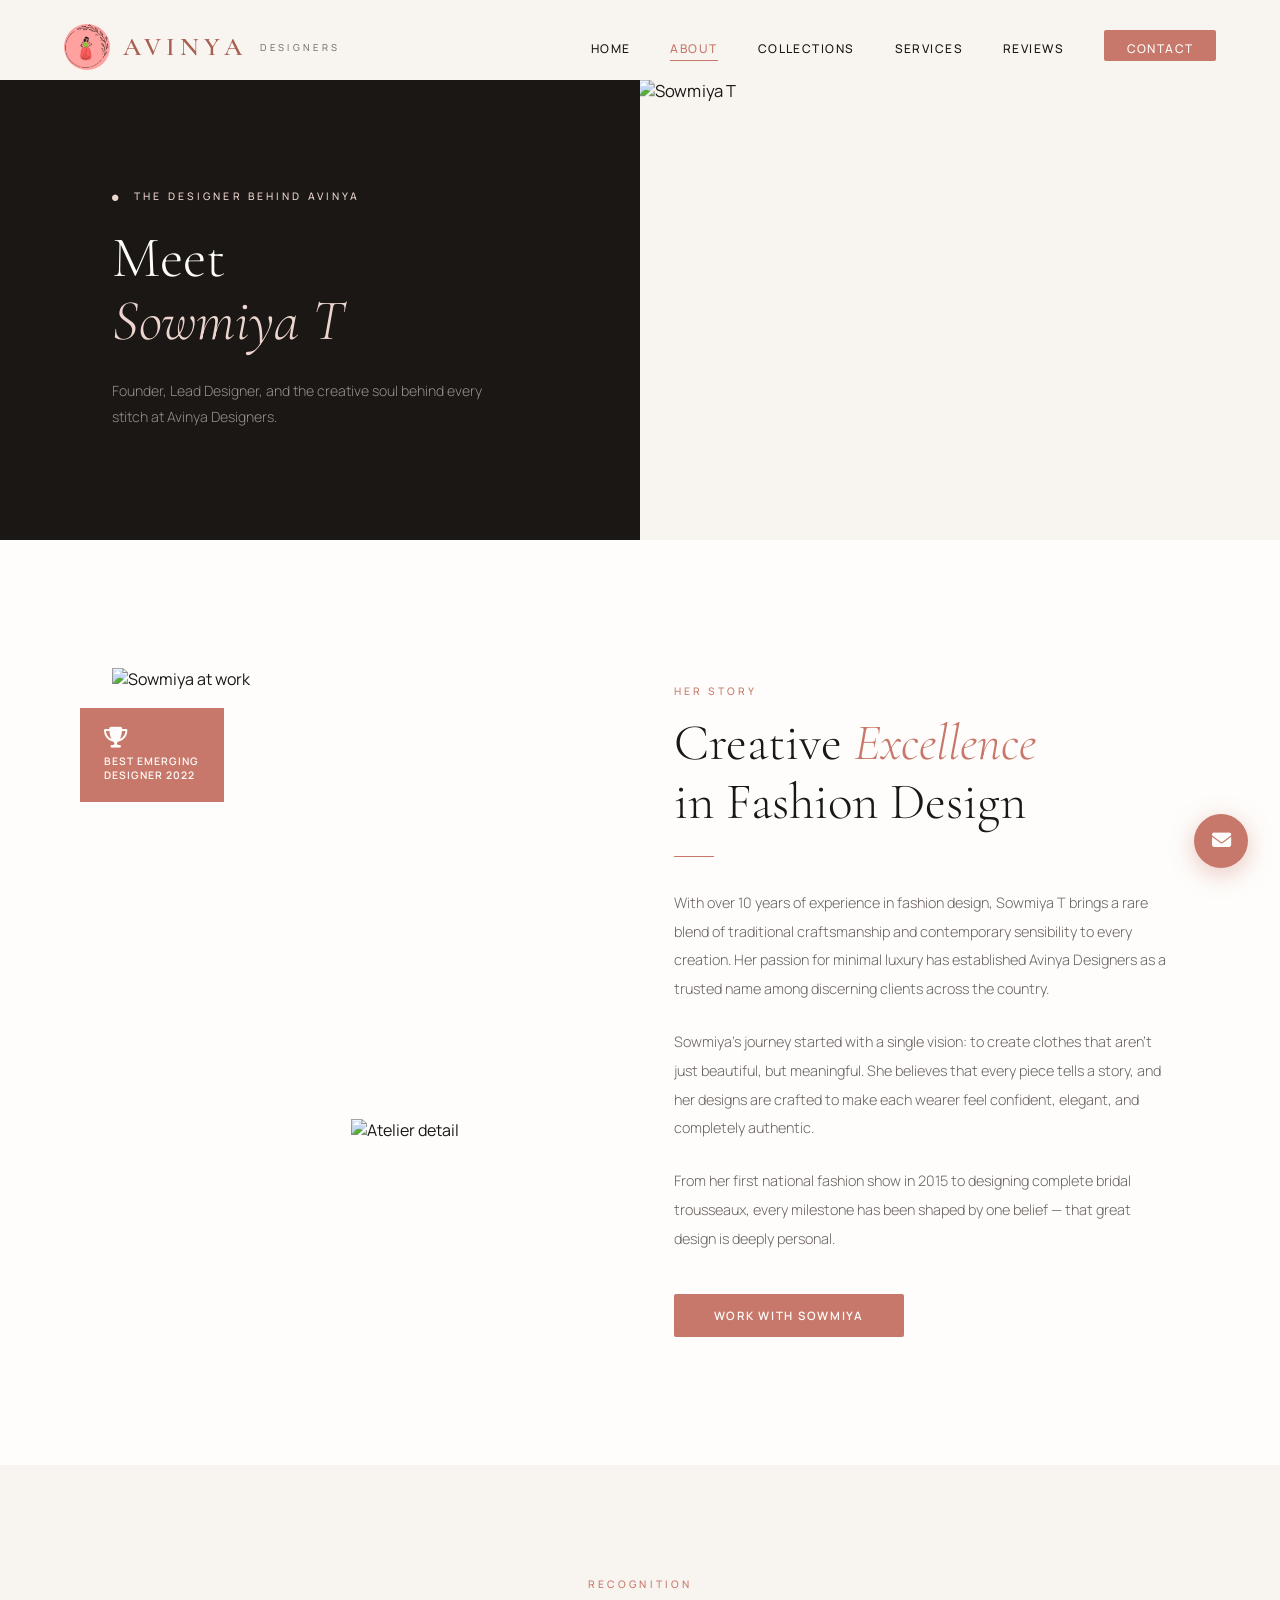
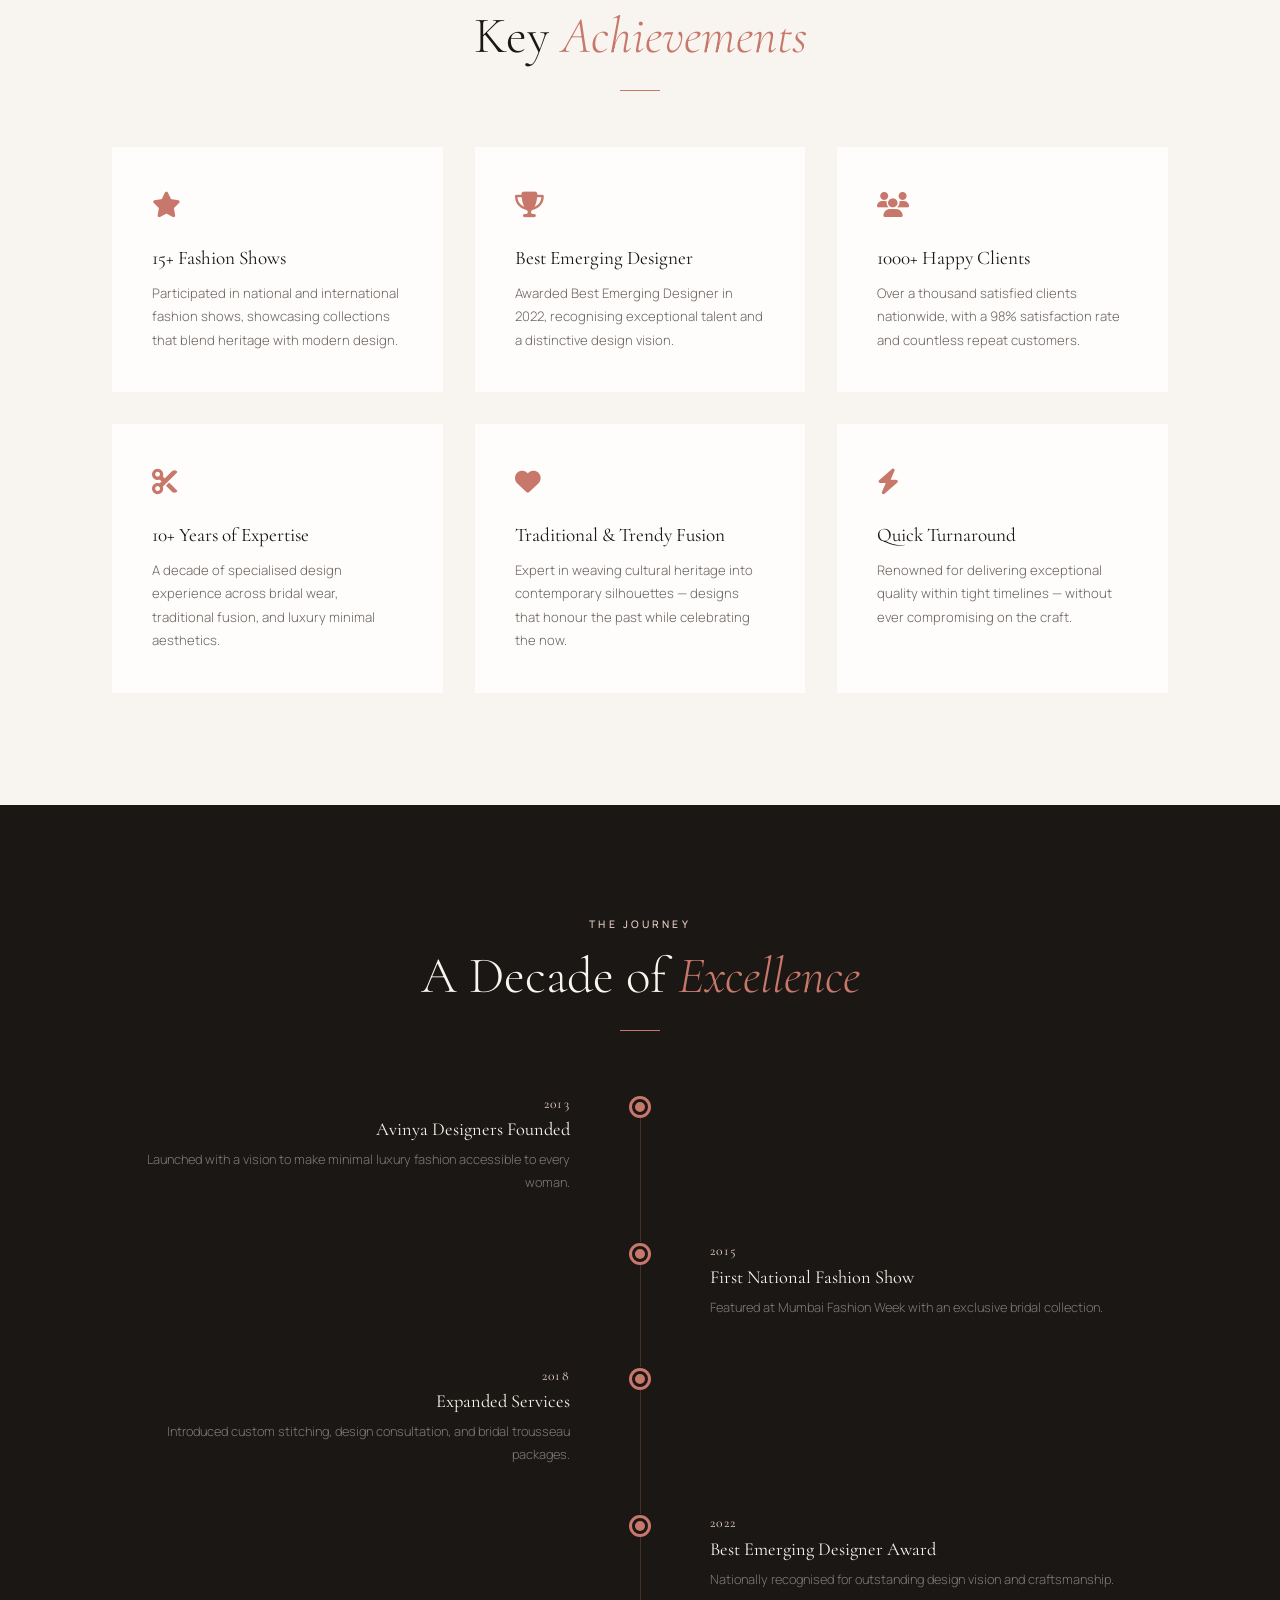
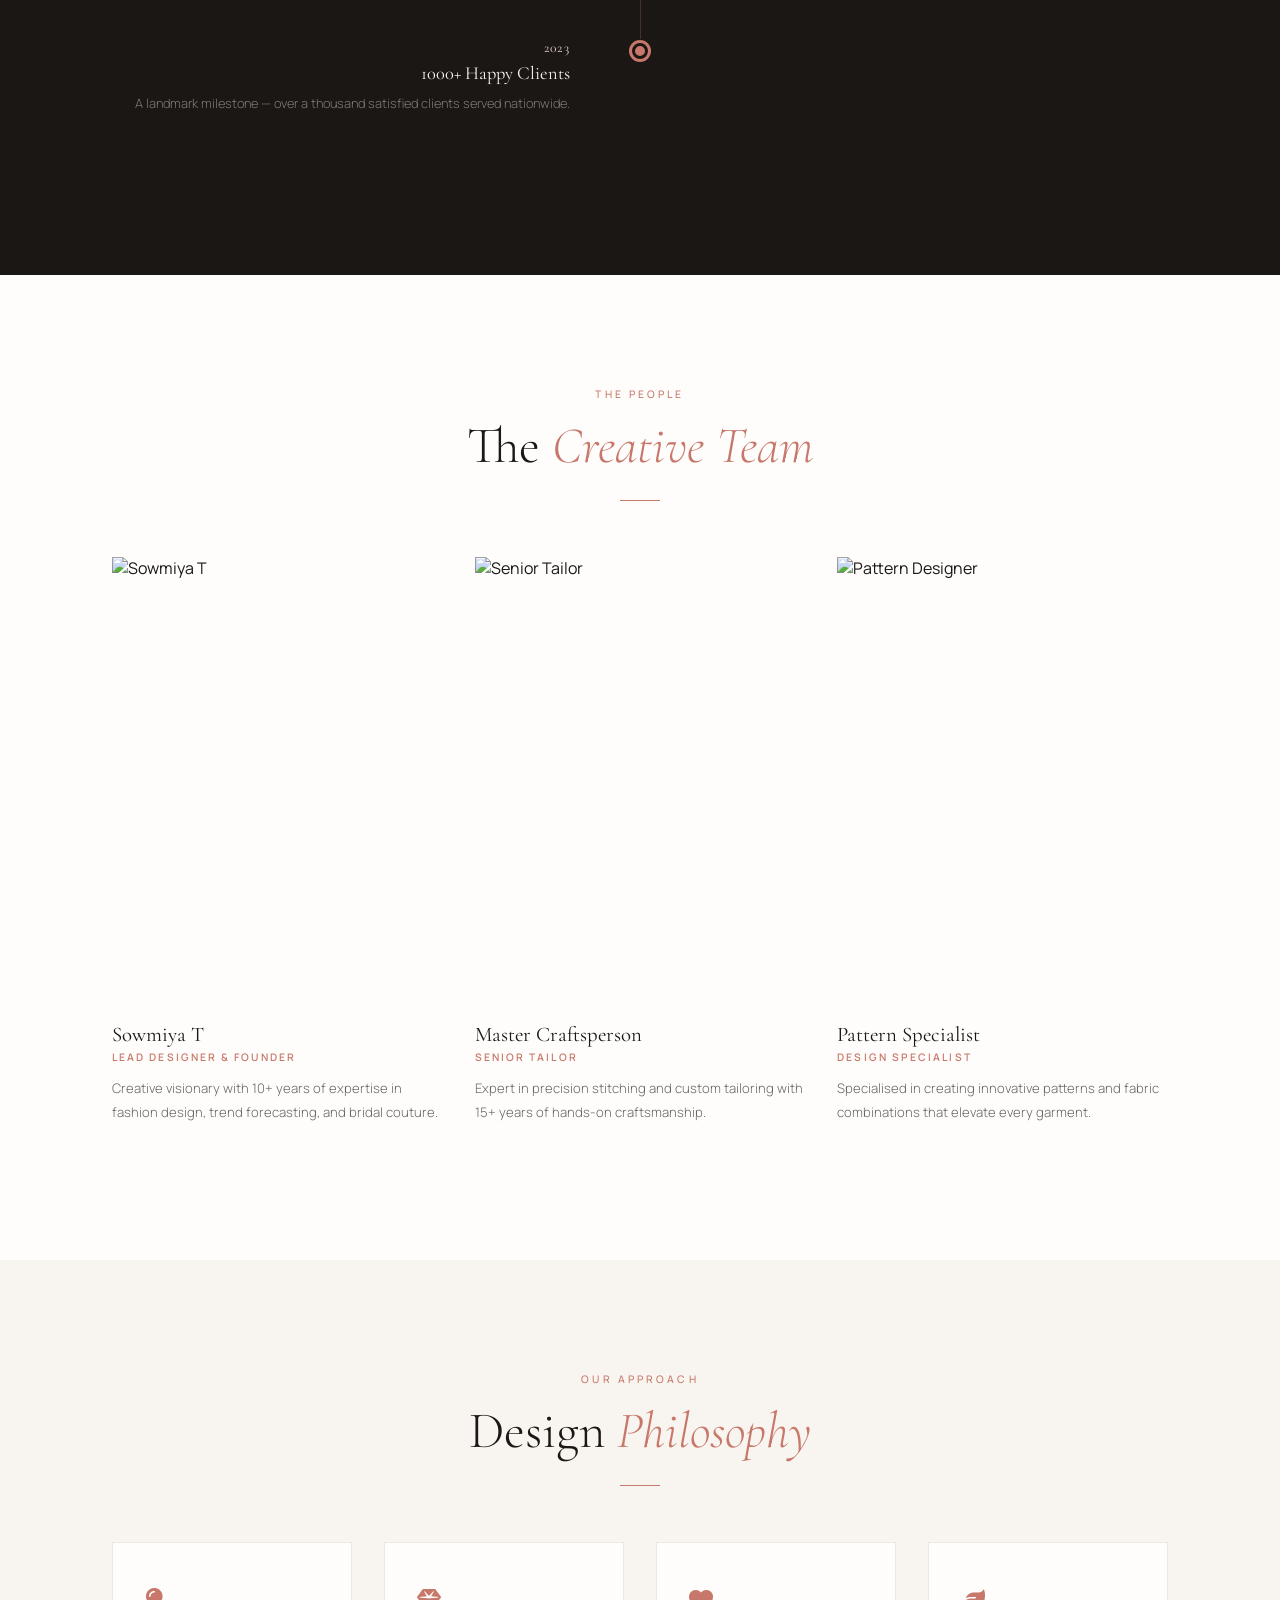
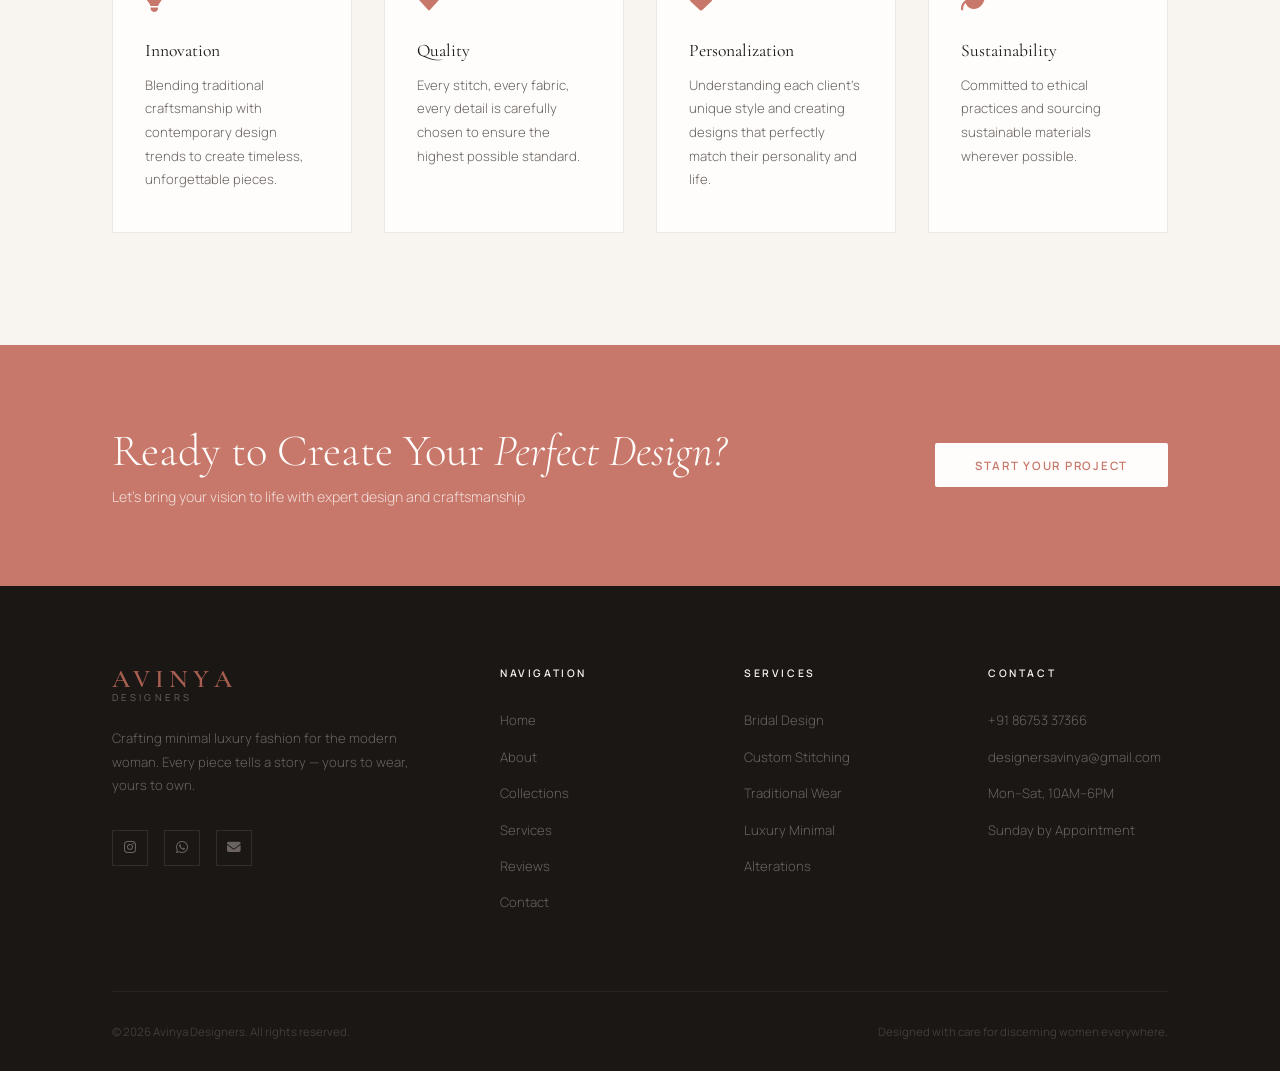
==== commit 02cfe90c: "nav bar highlighting" ====
--- a/about.html
+++ b/about.html
@@ -43,6 +43,8 @@
     .nav-links a::after { content:'';position:absolute;bottom:0;left:0;width:0;height:1px;background:var(--rose);transition:width .3s var(--ease); }
     .nav-links a:hover::after { width:100%; }
     .nav-links a:hover { color:var(--rose); }
+    .nav-links a.active::after { width:100%; }
+    .nav-links a.active { color:var(--rose); }
     .nav-cta { background:var(--rose);color:var(--white)!important;padding:.6rem 1.4rem;border-radius:2px;transition:background .3s,transform .2s!important; }
     .nav-cta:hover { background:var(--rose-dk)!important;transform:translateY(-1px); }
     .nav-cta::after { display:none!important; }
@@ -286,11 +288,12 @@
       .nav-logo-mark img { width:38px;height:38px; }
       .logo-main{font-size:1.2rem;letter-spacing:.16em}
       .logo-sub{font-size:.48rem;margin-top:0;letter-spacing:.28em}
-      .nav-links{position:absolute;top:calc(100% + .75rem);left:1rem;right:1rem;display:flex;flex-direction:column;gap:.7rem;visibility:hidden;opacity:0;transform:translateY(-12px) scaleY(.95);pointer-events:none;transition:all .35s cubic-bezier(.4,0,.2,1);transform-origin:top;z-index:1100} .nav-hamburger{display:flex;align-items:center;justify-content:center;width:44px;height:44px;border:1px solid rgba(168,94,81,.16);border-radius:999px;background:rgba(254,253,251,.9)}
+      .nav-links{position:absolute;top:calc(100% + .75rem);left:1rem;right:1rem;display:flex;flex-direction:column;gap:.7rem;visibility:hidden;opacity:0;transform:translateY(-12px) scaleY(.95);pointer-events:none;transition:all .35s cubic-bezier(.4,0,.2,1);transform-origin:top;z-index:1100;background:rgba(248,244,239,.98);align-items:stretch;justify-content:flex-start;padding:.9rem;border:1px solid rgba(168,94,81,.14);border-radius:18px;box-shadow:0 18px 40px rgba(26,23,20,.12);max-height:calc(100vh - 7rem);overflow-y:auto} .nav-hamburger{display:flex;align-items:center;justify-content:center;width:44px;height:44px;border:1px solid rgba(168,94,81,.16);border-radius:999px;background:rgba(254,253,251,.9)}
       .nav-hamburger span{width:18px;height:1.5px;background:var(--rose-dk)}
-      .nav-links.open{background:rgba(248,244,239,.98);align-items:stretch;justify-content:flex-start;padding:.9rem;border:1px solid rgba(168,94,81,.14);border-radius:18px;box-shadow:0 18px 40px rgba(26,23,20,.12);max-height:calc(100vh - 7rem);overflow-y:auto;visibility:visible;opacity:1;transform:translateY(0) scaleY(1);pointer-events:auto}
+      .nav-links.open{visibility:visible;opacity:1;transform:translateY(0) scaleY(1);pointer-events:auto}
       .nav-links.open li{width:100%;display:flex}
       .nav-links.open a{width:100%;font-size:.95rem;padding:.9rem 1rem;min-height:44px;display:flex;align-items:center;justify-content:center;background:rgba(255,255,255,.8);border:1px solid rgba(168,94,81,.1);border-radius:12px;box-shadow:0 4px 12px rgba(26,23,20,.03)}
+      .nav-links.open a.active:not(.nav-cta){background:rgba(200,120,106,.14);border-color:rgba(200,120,106,.24);color:var(--rose-dk)!important;box-shadow:0 8px 18px rgba(200,120,106,.12)}
       .nav-links.open .nav-cta{background:var(--rose);border-color:transparent;color:var(--white)!important}
       .page-hero{grid-template-columns:1fr;min-height:45vh}
       .page-hero-left{padding:4.5rem 1.5rem 2rem}
@@ -363,7 +366,7 @@
     <a href="index.html" class="nav-logo nav-logo-mark"><img src="images/logo.png" alt="Avinya Designers logo" style="border-radius: 50%;"><span class="logo-main">AVINYA</span><span class="logo-sub">Designers</span></a>
     <ul class="nav-links" id="navLinks">
       <li><a href="index.html">Home</a></li>
-      <li><a href="about.html">About</a></li>
+      <li><a href="about.html" class="active">About</a></li>
       <li><a href="collections.html">Collections</a></li>
       <li><a href="categories.html">Services</a></li>
       <li><a href="reviews.html">Reviews</a></li>
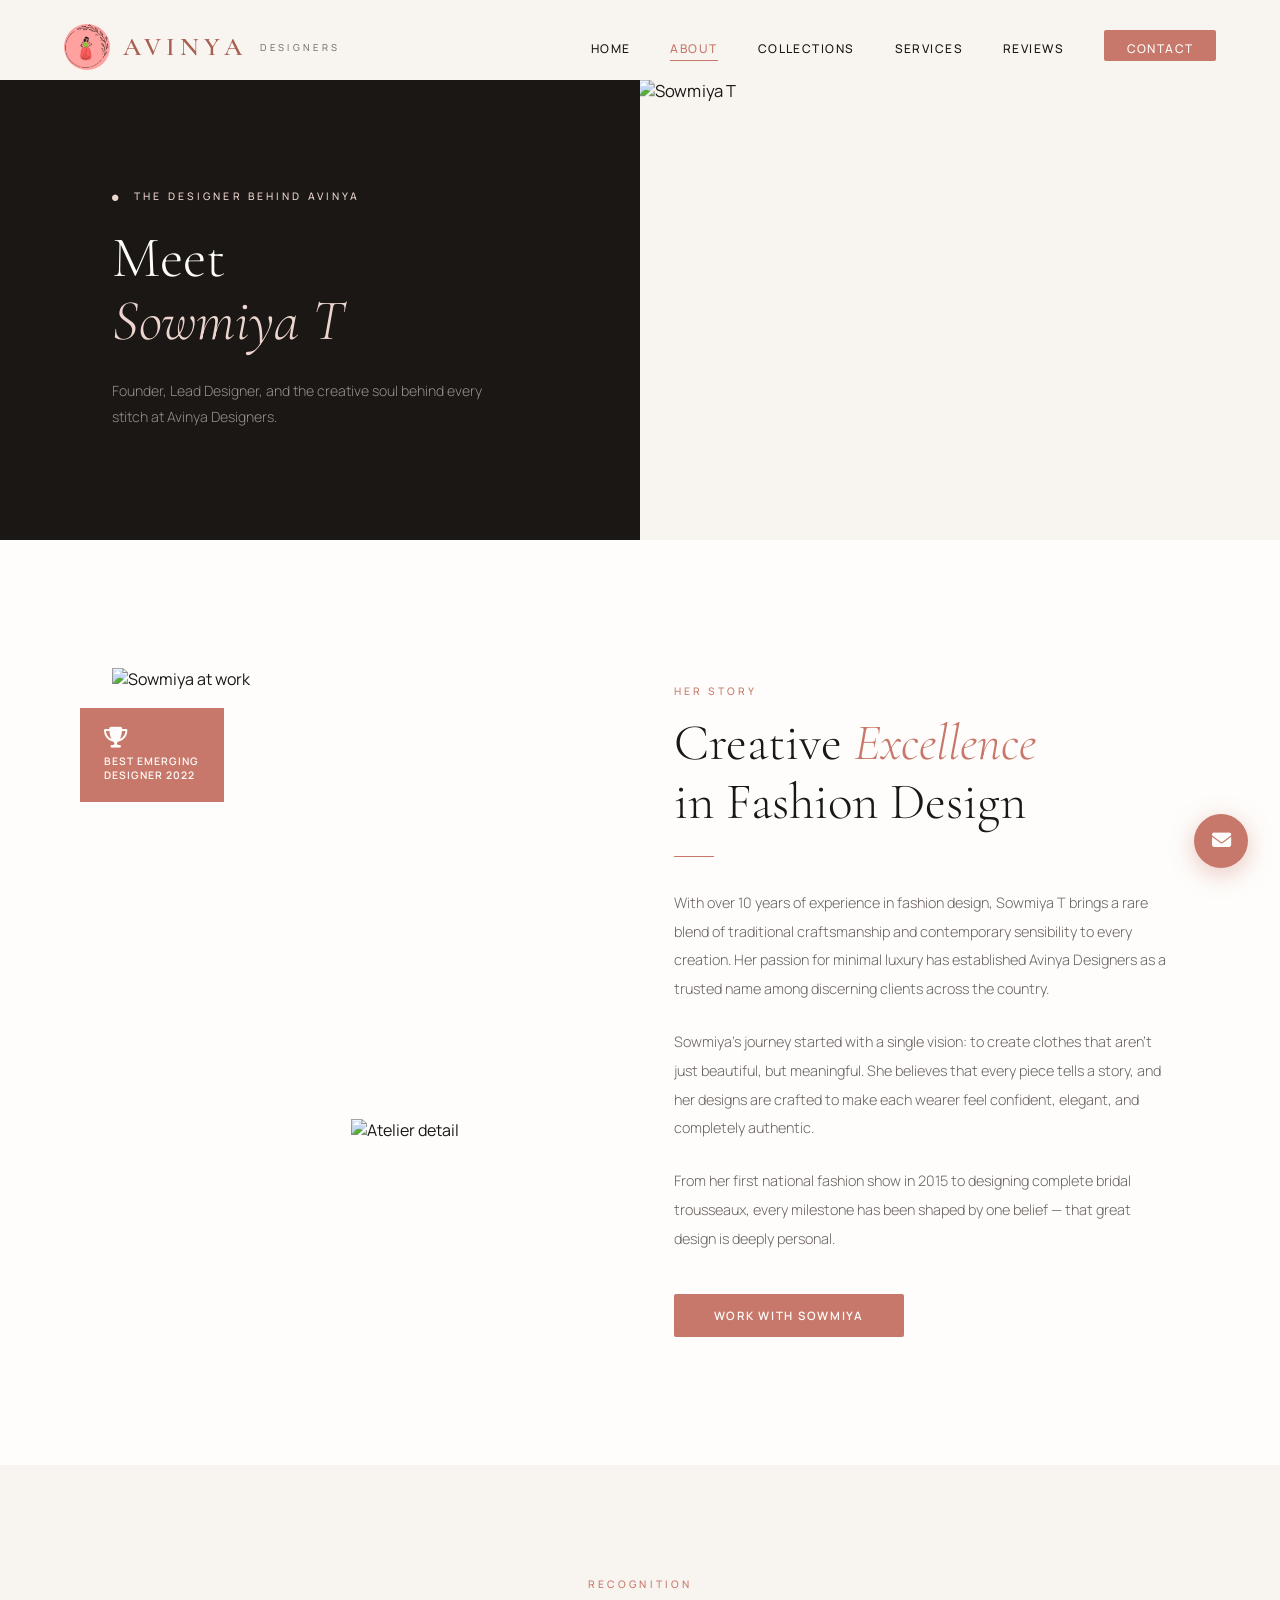
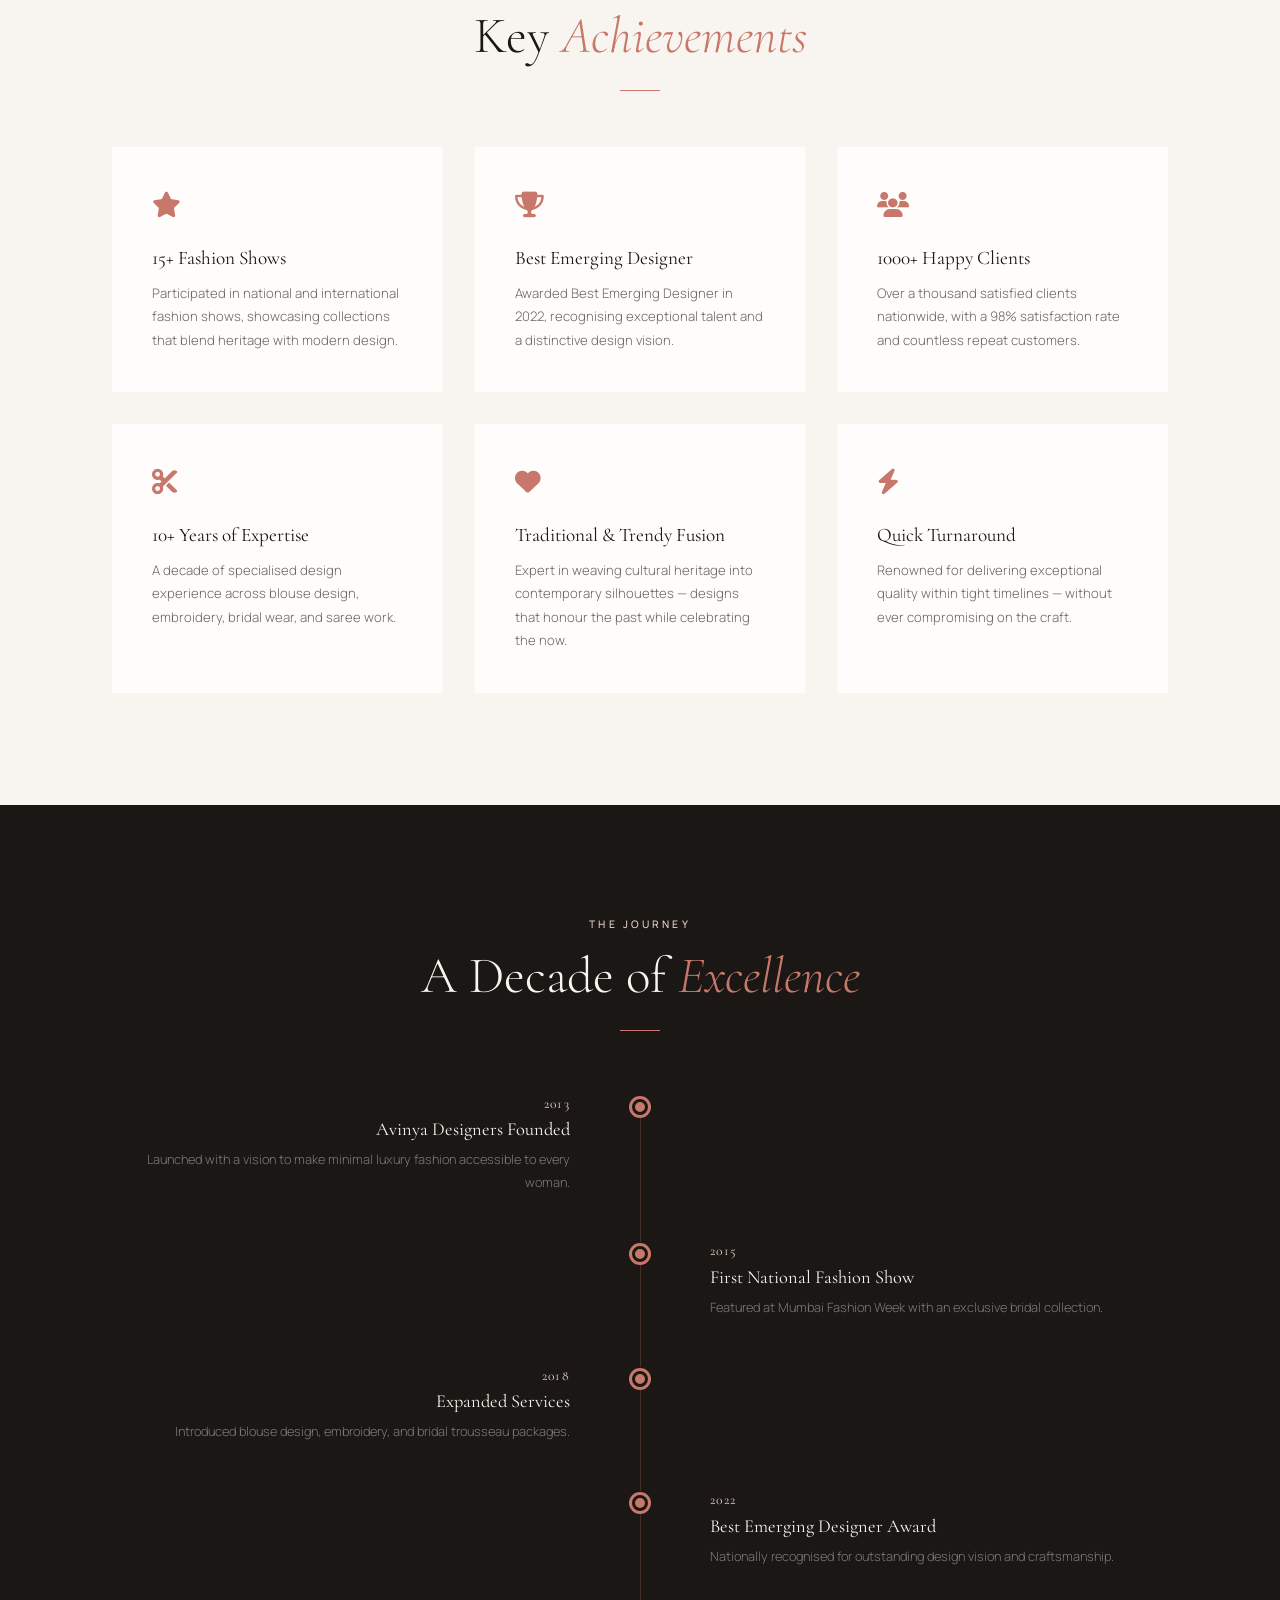
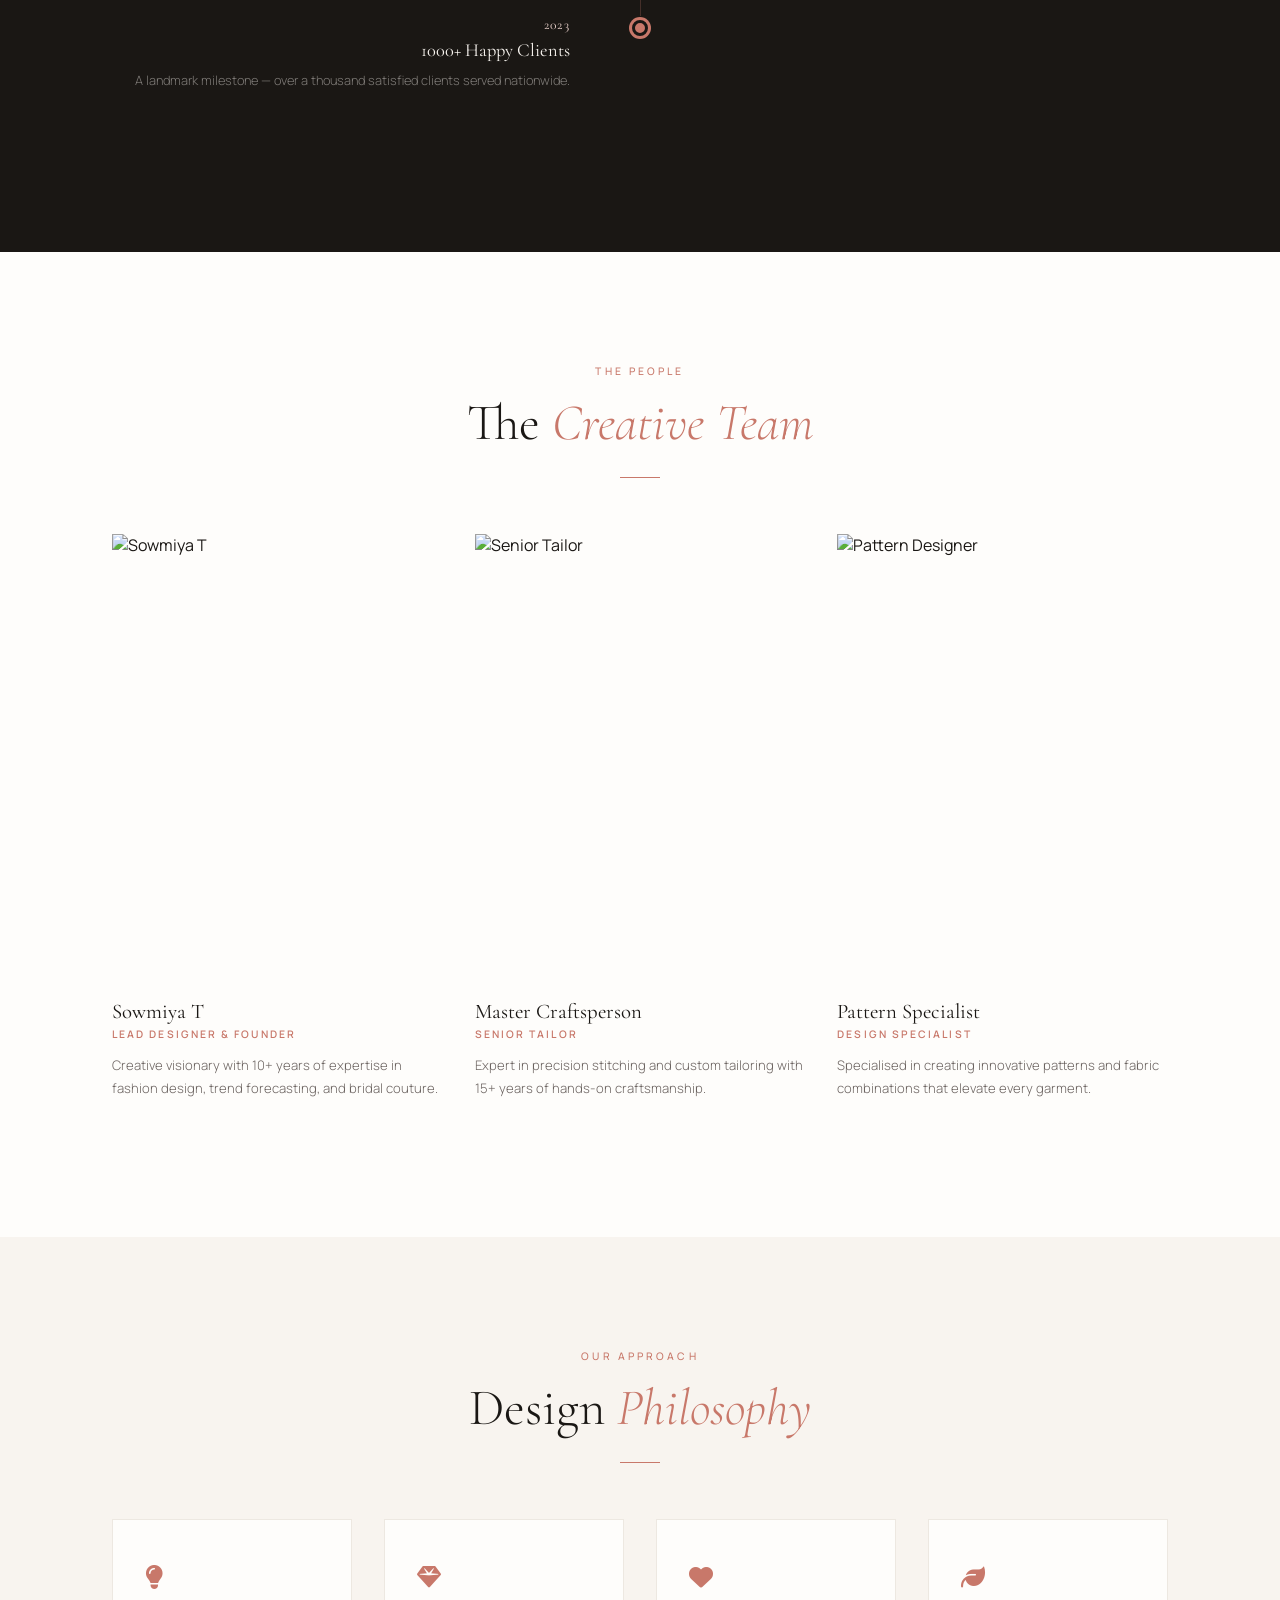
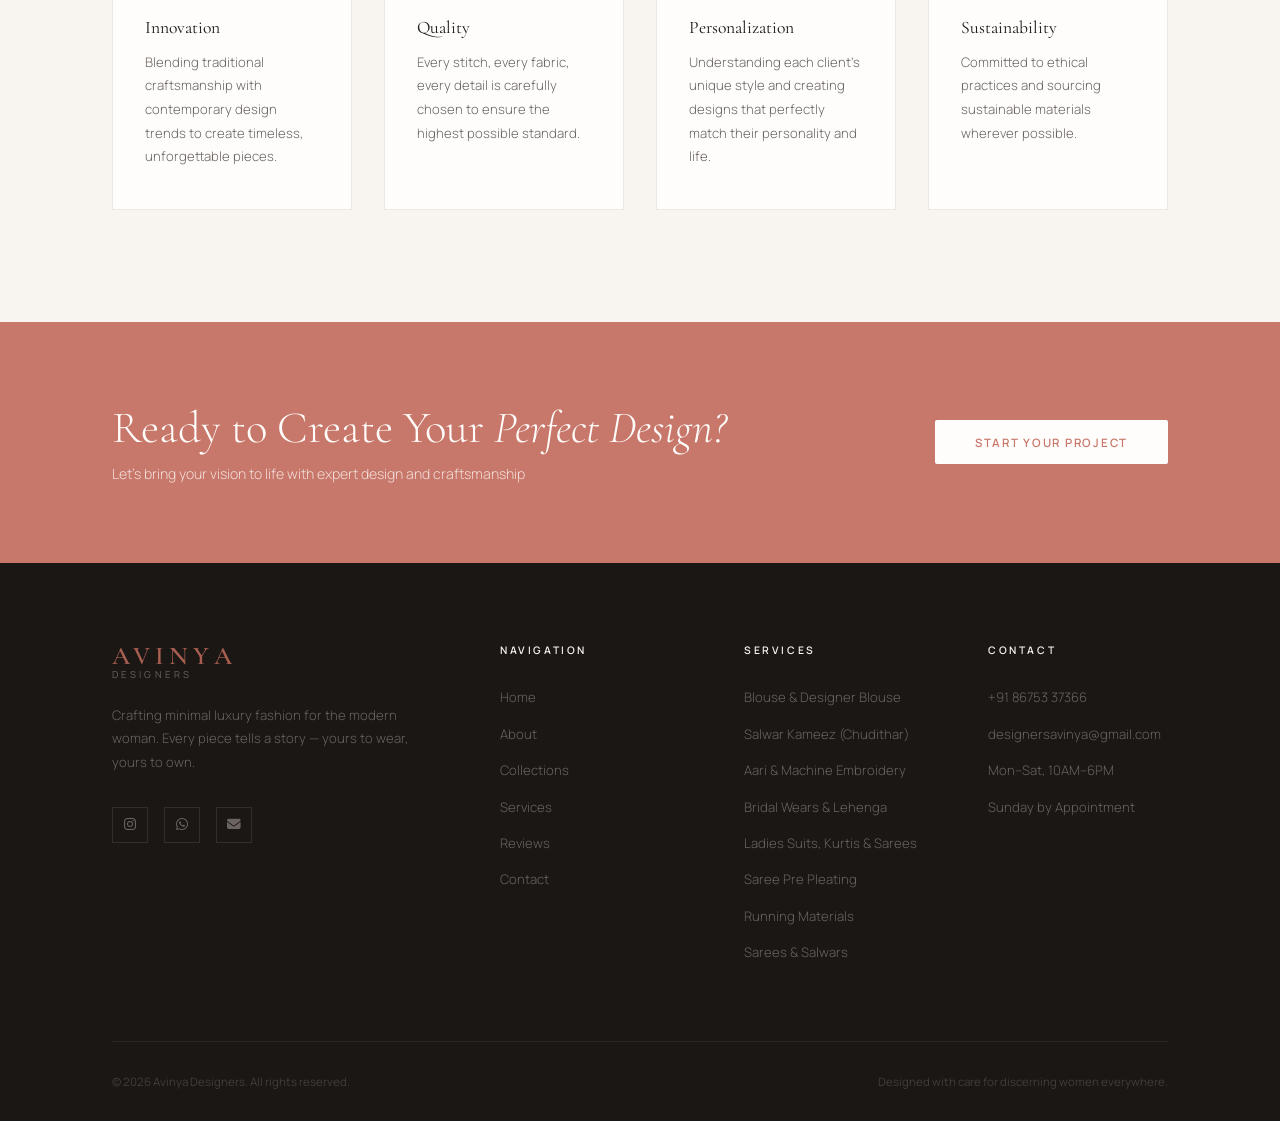
==== commit e3284d1c: "content changes" ====
--- a/about.html
+++ b/about.html
@@ -303,8 +303,22 @@
       .story-accent{display:none} .story-award{top:1rem;left:1rem}
       .achievements,.timeline-sec,.team,.philosophy{padding:4rem 1.5rem}
       .ach-grid{grid-template-columns:1fr}
-      .timeline{grid-template-columns:40px 1fr}
-      .tl-left{display:none} .tl-right{padding-left:1.5rem}
+      .timeline{grid-template-columns:1fr;gap:1rem}
+      .timeline > .tl-center,
+      .timeline > .tl-empty{display:none}
+      .timeline > .tl-left,
+      .timeline > .tl-right{
+        display:block;
+        text-align:left;
+        padding:1.35rem 1.25rem 1.25rem;
+        margin:0;
+        background:rgba(255,255,255,.04);
+        border:1px solid rgba(255,255,255,.08);
+        border-left:3px solid var(--rose-lt);
+        border-radius:16px;
+      }
+      .tl-left, .tl-right{padding-left:1.25rem; padding-right:1.25rem}
+      .tl-year{margin-bottom:.5rem}
       .team-grid{grid-template-columns:1fr}
       .phil-grid{grid-template-columns:1fr}
       .cta-band{flex-direction:column;text-align:center;padding:3rem 1.5rem;gap:1.5rem}
@@ -422,7 +436,7 @@
       <div class="ach-card reveal"><div class="ach-icon"><i class="fas fa-star"></i></div><h3 class="ach-title">15+ Fashion Shows</h3><p class="ach-desc">Participated in national and international fashion shows, showcasing collections that blend heritage with modern design.</p></div>
       <div class="ach-card reveal reveal-delay-1"><div class="ach-icon"><i class="fas fa-trophy"></i></div><h3 class="ach-title">Best Emerging Designer</h3><p class="ach-desc">Awarded Best Emerging Designer in 2022, recognising exceptional talent and a distinctive design vision.</p></div>
       <div class="ach-card reveal reveal-delay-2"><div class="ach-icon"><i class="fas fa-users"></i></div><h3 class="ach-title">1000+ Happy Clients</h3><p class="ach-desc">Over a thousand satisfied clients nationwide, with a 98% satisfaction rate and countless repeat customers.</p></div>
-      <div class="ach-card reveal"><div class="ach-icon"><i class="fas fa-scissors"></i></div><h3 class="ach-title">10+ Years of Expertise</h3><p class="ach-desc">A decade of specialised design experience across bridal wear, traditional fusion, and luxury minimal aesthetics.</p></div>
+      <div class="ach-card reveal"><div class="ach-icon"><i class="fas fa-scissors"></i></div><h3 class="ach-title">10+ Years of Expertise</h3><p class="ach-desc">A decade of specialised design experience across blouse design, embroidery, bridal wear, and saree work.</p></div>
       <div class="ach-card reveal reveal-delay-1"><div class="ach-icon"><i class="fas fa-heart"></i></div><h3 class="ach-title">Traditional & Trendy Fusion</h3><p class="ach-desc">Expert in weaving cultural heritage into contemporary silhouettes — designs that honour the past while celebrating the now.</p></div>
       <div class="ach-card reveal reveal-delay-2"><div class="ach-icon"><i class="fas fa-bolt"></i></div><h3 class="ach-title">Quick Turnaround</h3><p class="ach-desc">Renowned for delivering exceptional quality within tight timelines — without ever compromising on the craft.</p></div>
     </div>
@@ -445,7 +459,7 @@
       <div class="tl-center"><div class="tl-dot"></div><div class="tl-line"></div></div>
       <div class="tl-right reveal"><p class="tl-year">2015</p><h3 class="tl-title">First National Fashion Show</h3><p class="tl-desc">Featured at Mumbai Fashion Week with an exclusive bridal collection.</p></div>
       <!-- item 3 -->
-      <div class="tl-left reveal"><p class="tl-year">2018</p><h3 class="tl-title">Expanded Services</h3><p class="tl-desc">Introduced custom stitching, design consultation, and bridal trousseau packages.</p></div>
+      <div class="tl-left reveal"><p class="tl-year">2018</p><h3 class="tl-title">Expanded Services</h3><p class="tl-desc">Introduced blouse design, embroidery, and bridal trousseau packages.</p></div>
       <div class="tl-center"><div class="tl-dot"></div><div class="tl-line"></div></div>
       <div class="tl-empty"></div>
       <!-- item 4 -->
@@ -537,7 +551,7 @@
         </div>
       </div>
       <div class="footer-col"><h5>Navigation</h5><ul><li><a href="index.html">Home</a></li><li><a href="about.html">About</a></li><li><a href="collections.html">Collections</a></li><li><a href="categories.html">Services</a></li><li><a href="reviews.html">Reviews</a></li><li><a href="contact.html">Contact</a></li></ul></div>
-      <div class="footer-col"><h5>Services</h5><ul><li><a href="categories.html">Bridal Design</a></li><li><a href="categories.html">Custom Stitching</a></li><li><a href="categories.html">Traditional Wear</a></li><li><a href="categories.html">Luxury Minimal</a></li><li><a href="categories.html">Alterations</a></li></ul></div>
+      <div class="footer-col"><h5>Services</h5><ul><li><a href="categories.html">Blouse & Designer Blouse</a></li><li><a href="categories.html">Salwar Kameez (Chudithar)</a></li><li><a href="categories.html">Aari & Machine Embroidery</a></li><li><a href="categories.html">Bridal Wears & Lehenga</a></li><li><a href="categories.html">Ladies Suits, Kurtis & Sarees</a></li><li><a href="categories.html">Saree Pre Pleating</a></li><li><a href="categories.html">Running Materials</a></li><li><a href="categories.html">Sarees & Salwars</a></li></ul></div>
       <div class="footer-col"><h5>Contact</h5><ul><li><a href="tel:+918675337366">+91 86753 37366</a></li><li><a href="mailto:designersavinya@gmail.com">designersavinya@gmail.com</a></li><li><a href="#">Mon–Sat, 10AM–6PM</a></li><li><a href="#">Sunday by Appointment</a></li></ul></div>
     </div>
     <div class="footer-bottom"><span>© 2026 Avinya Designers. All rights reserved.</span><span>Designed with care for discerning women everywhere.</span></div>
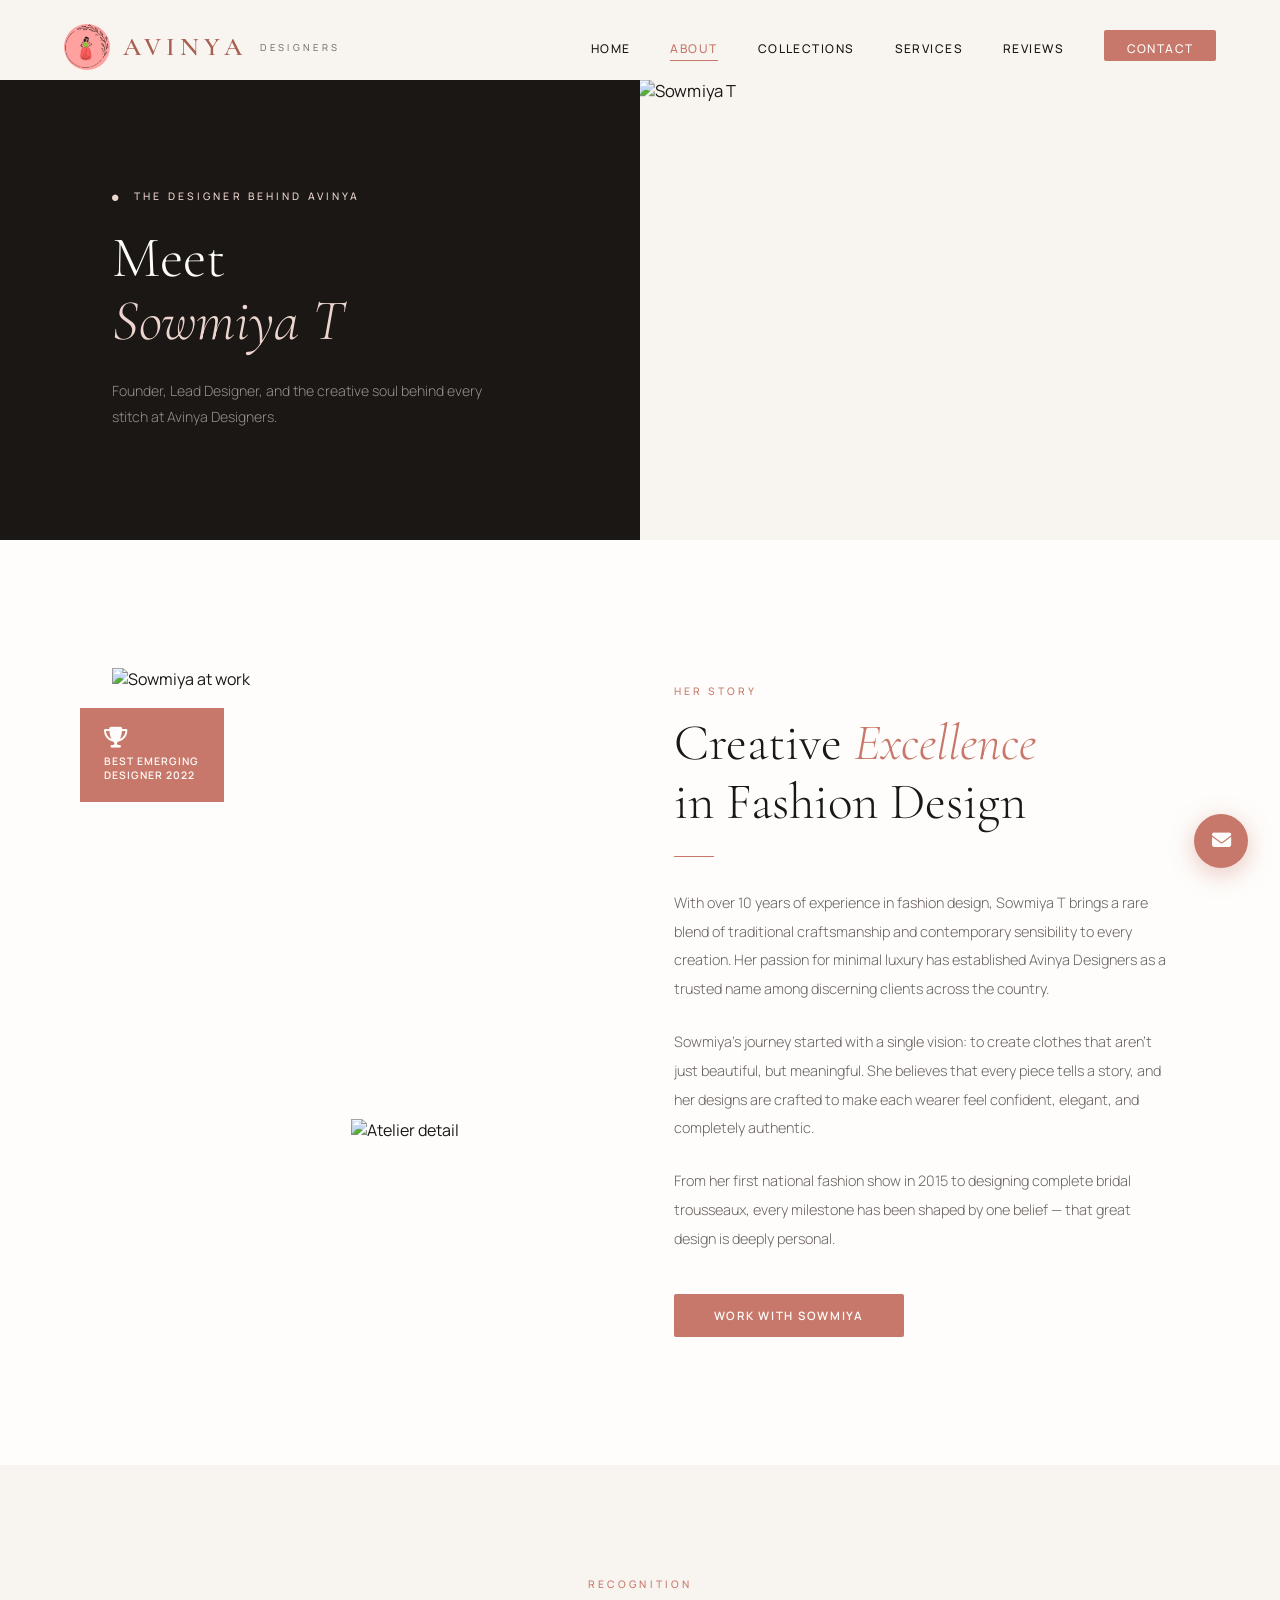
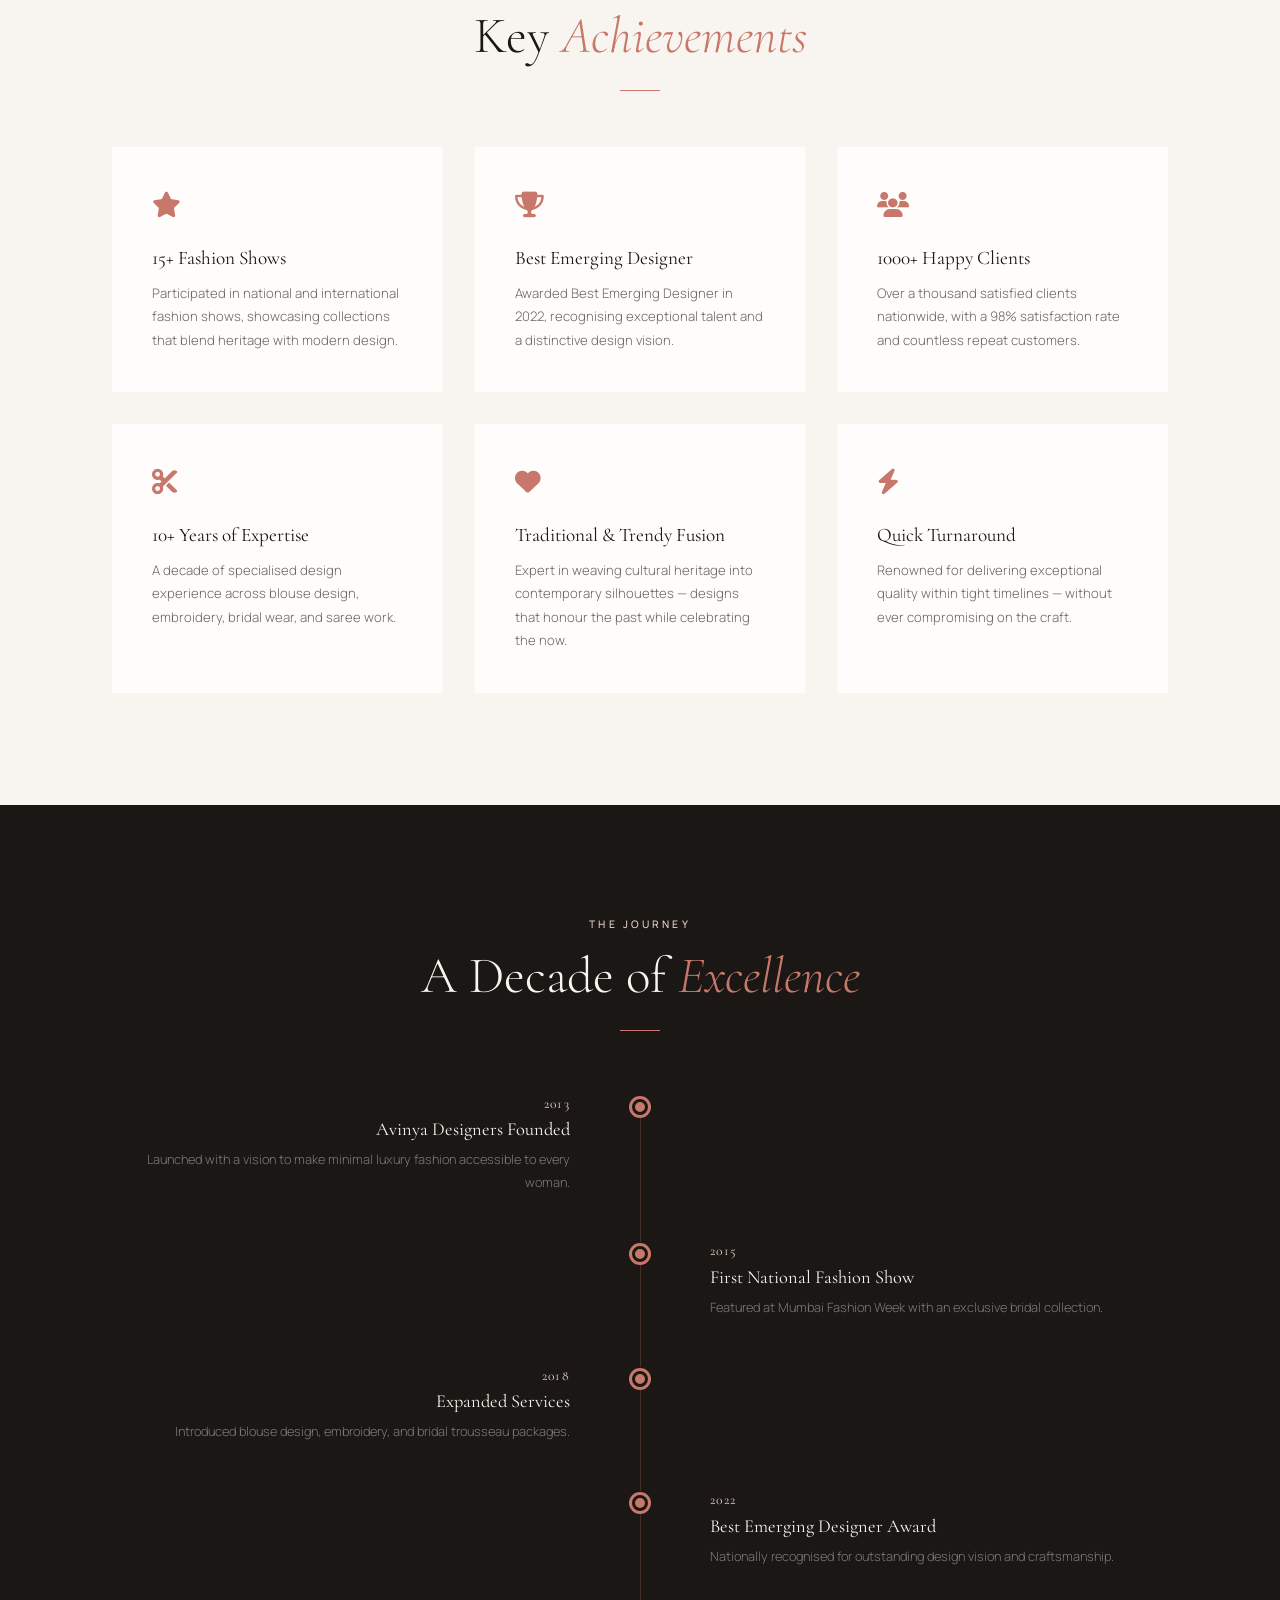
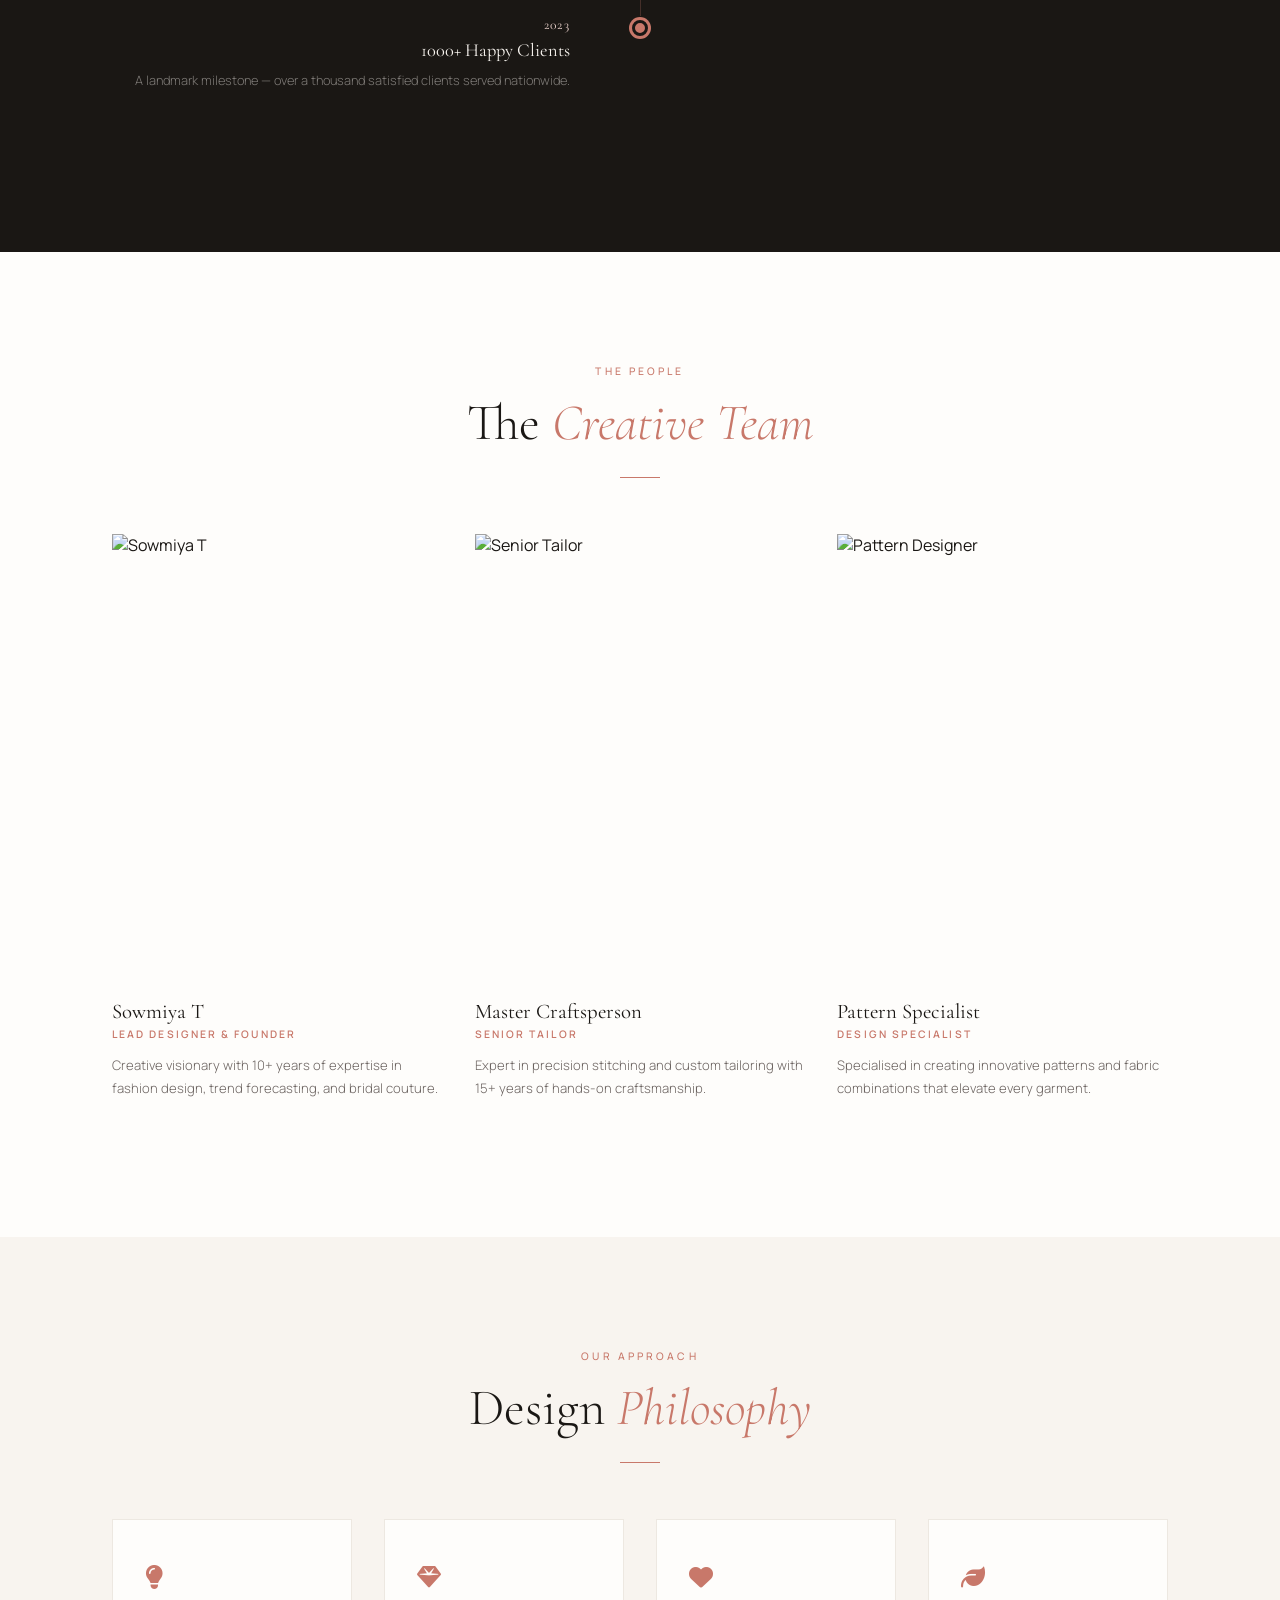
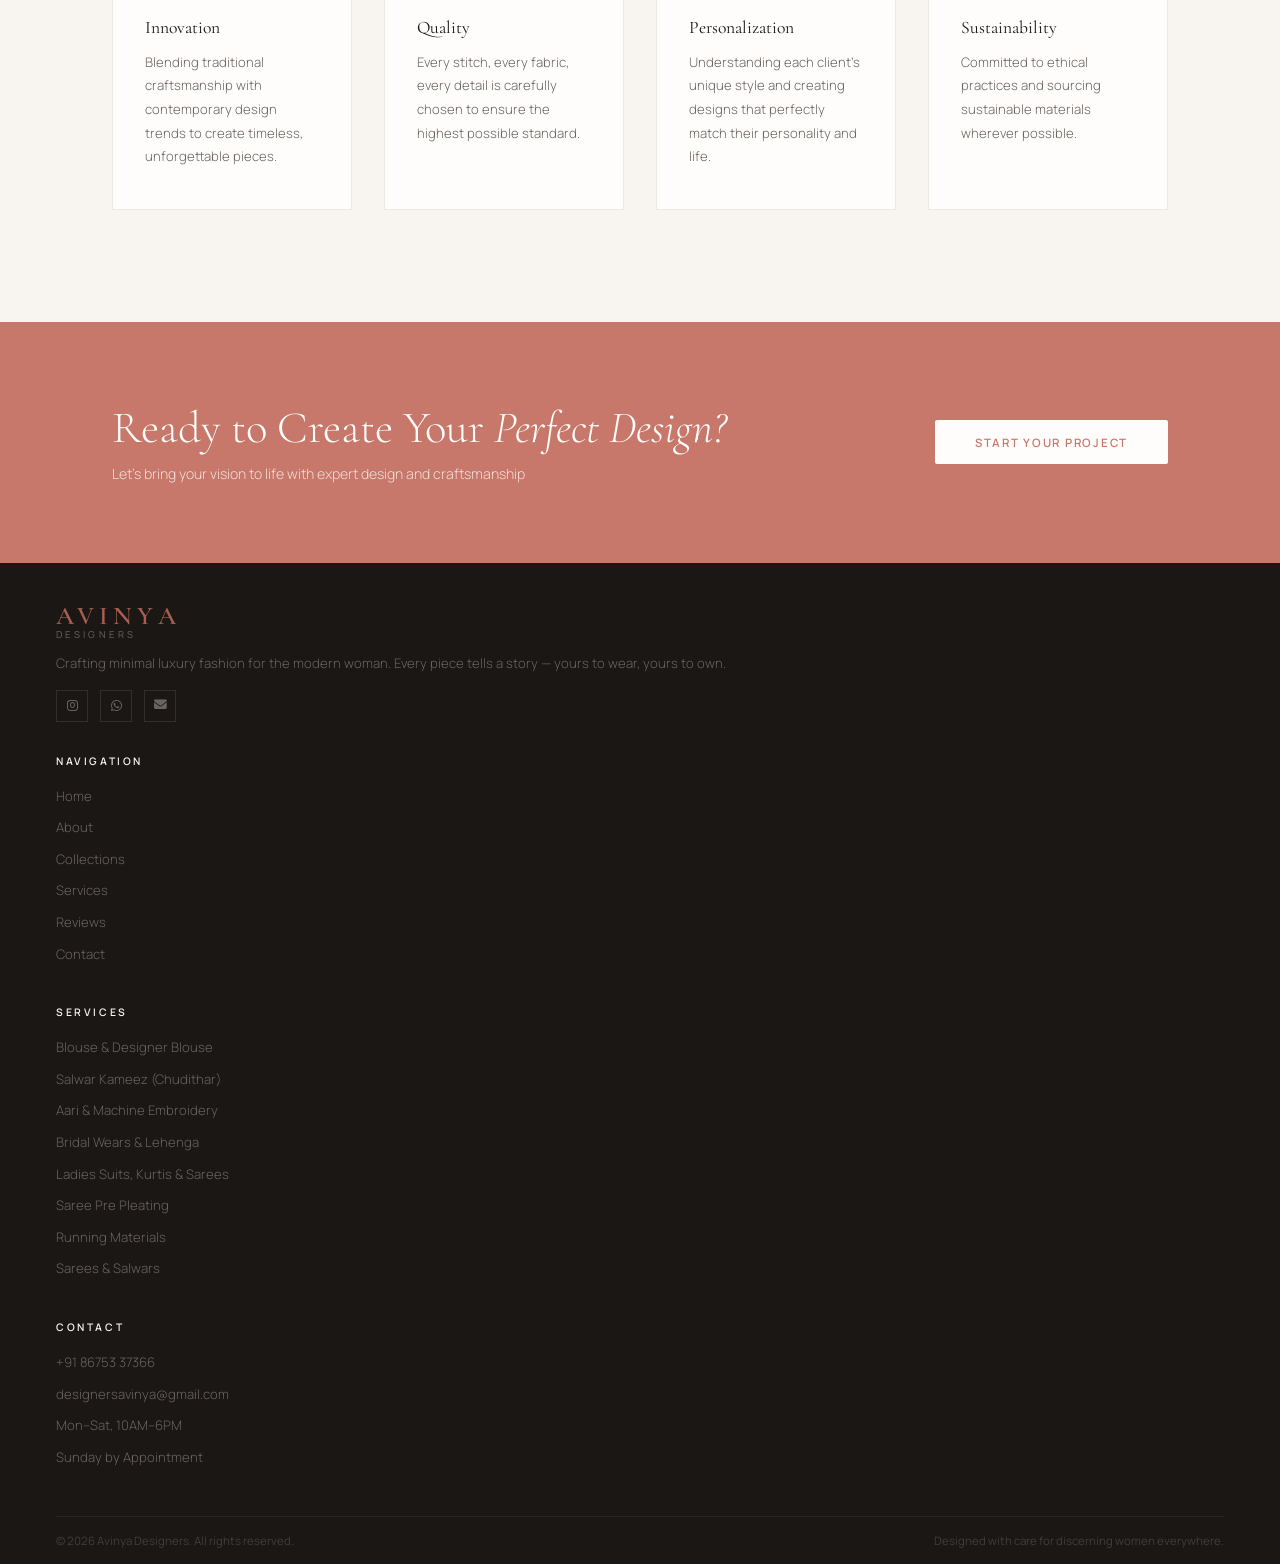
==== commit b19173c4: "shortened footer" ====
--- a/about.html
+++ b/about.html
@@ -230,18 +230,18 @@
     .btn-white:hover { background:var(--rose-lt);transform:translateY(-2px); }
 
     /* FOOTER */
-    footer { background:var(--ink);padding:5rem 7rem 2rem; }
-    .footer-top { display:grid;grid-template-columns:1.8fr 1fr 1fr 1fr;gap:4rem;padding-bottom:4rem;border-bottom:1px solid rgba(255,255,255,.06); }
-    .footer-tagline { font-size:.82rem;color:var(--ink-60);line-height:1.8;font-weight:300;margin:1.5rem 0 2rem; }
-    .footer-social { display:flex;gap:1rem; }
-    .footer-social a { width:36px;height:36px;border:1px solid rgba(255,255,255,.1);display:flex;align-items:center;justify-content:center;color:var(--ink-60);font-size:.85rem;text-decoration:none;transition:border-color .3s,color .3s,background .3s; }
+    footer { background:var(--ink);padding:2.5rem 3.5rem 1rem; }
+    .footer-top { display:grid;grid-template-columns:1fr;gap:2rem;padding-bottom:2.5rem;border-bottom:1px solid rgba(255,255,255,.06); }
+    .footer-tagline { font-size:.82rem;color:var(--ink-60);line-height:1.6;font-weight:300;margin:.8rem 0 1rem; }
+    .footer-social { display:flex;gap:.75rem; }
+    .footer-social a { width:32px;height:32px;border:1px solid rgba(255,255,255,.1);display:flex;align-items:center;justify-content:center;color:var(--ink-60);font-size:.8rem;text-decoration:none;transition:border-color .3s,color .3s,background .3s; }
     .footer-social a:hover { border-color:var(--rose);color:var(--rose);background:rgba(200,120,106,.08); }
-    .footer-col h5 { font-size:.65rem;letter-spacing:.25em;text-transform:uppercase;font-weight:600;color:var(--cream);margin-bottom:1.8rem; }
+    .footer-col h5 { font-size:.65rem;letter-spacing:.25em;text-transform:uppercase;font-weight:600;color:var(--cream);margin-bottom:1rem; }
     .footer-col ul { list-style:none; }
-    .footer-col li { margin-bottom:.9rem; }
+    .footer-col li { margin-bottom:.6rem; }
     .footer-col a { font-size:.82rem;color:var(--ink-60);text-decoration:none;font-weight:300;transition:color .3s; }
     .footer-col a:hover { color:var(--rose); }
-    .footer-bottom { display:flex;justify-content:space-between;align-items:center;padding-top:2rem;font-size:.72rem;color:rgba(107,99,96,.5); }
+    .footer-bottom { display:flex;justify-content:space-between;align-items:center;padding-top:1rem;font-size:.72rem;color:rgba(107,99,96,.5); }
 
     /* FAB */
     .fab-wrap { position:fixed;bottom:2rem;right:2rem;z-index:500;display:flex;flex-direction:column;align-items:flex-end;gap:.7rem; }
@@ -265,9 +265,9 @@
     @media(max-width:1100px){
       nav{padding:1.5rem 2.5rem} nav.scrolled{padding:1rem 2.5rem}
       .page-hero-left{padding:5rem 3rem 5rem 3rem}
-      .story,.achievements,.timeline-sec,.team,.philosophy,.cta-band,.footer{padding-left:3rem;padding-right:3rem}
+      .story,.achievements,.timeline-sec,.team,.philosophy,.cta-band,.footer{padding-left:2rem;padding-right:2rem}
       .ach-grid,.phil-grid{grid-template-columns:repeat(2,1fr)}
-      .footer-top{grid-template-columns:1fr 1fr;gap:3rem}
+      .footer-top{grid-template-columns:1fr 1fr;gap:1.5rem}
     }
     @media(max-width:768px){
       .fab-wrap{bottom:1.5rem;right:1.5rem;gap:.5rem}
@@ -322,9 +322,9 @@
       .team-grid{grid-template-columns:1fr}
       .phil-grid{grid-template-columns:1fr}
       .cta-band{flex-direction:column;text-align:center;padding:3rem 1.5rem;gap:1.5rem}
-      footer{padding:3rem 1.5rem 1.5rem}
-      .footer-top{grid-template-columns:1fr;gap:2rem}
-      .footer-bottom{flex-direction:column;gap:.5rem;text-align:center;font-size:.85rem}
+      footer{padding:2rem 1rem 0.8rem}
+      .footer-top{grid-template-columns:1fr;gap:1.2rem}
+      .footer-bottom{flex-direction:column;gap:.3rem;text-align:center;font-size:.8rem}
     }
     @media(max-width:480px){
       .fab-wrap{bottom:1rem;right:1rem}
@@ -347,11 +347,11 @@
       .page-hero-left{padding:3.5rem 1rem 2rem}
       .page-hero-title{font-size:1.5rem}
       .page-hero-sub{font-size:.8rem}
-      .story,.achievements,.timeline-sec,.team,.philosophy{padding:2.5rem 1rem !important}
+      .story,.achievements,.timeline-sec,.team,.philosophy,.footer{padding:1.5rem 0.75rem !important}
       h2{font-size:1.8rem}
       h3{font-size:1.2rem}
       p{font-size:.9rem}
-      .footer-top{gap:1.5rem}
+      .footer-top{gap:1rem}
       .footer-bottom{gap:.3rem;font-size:.8rem}
     }
   </style>
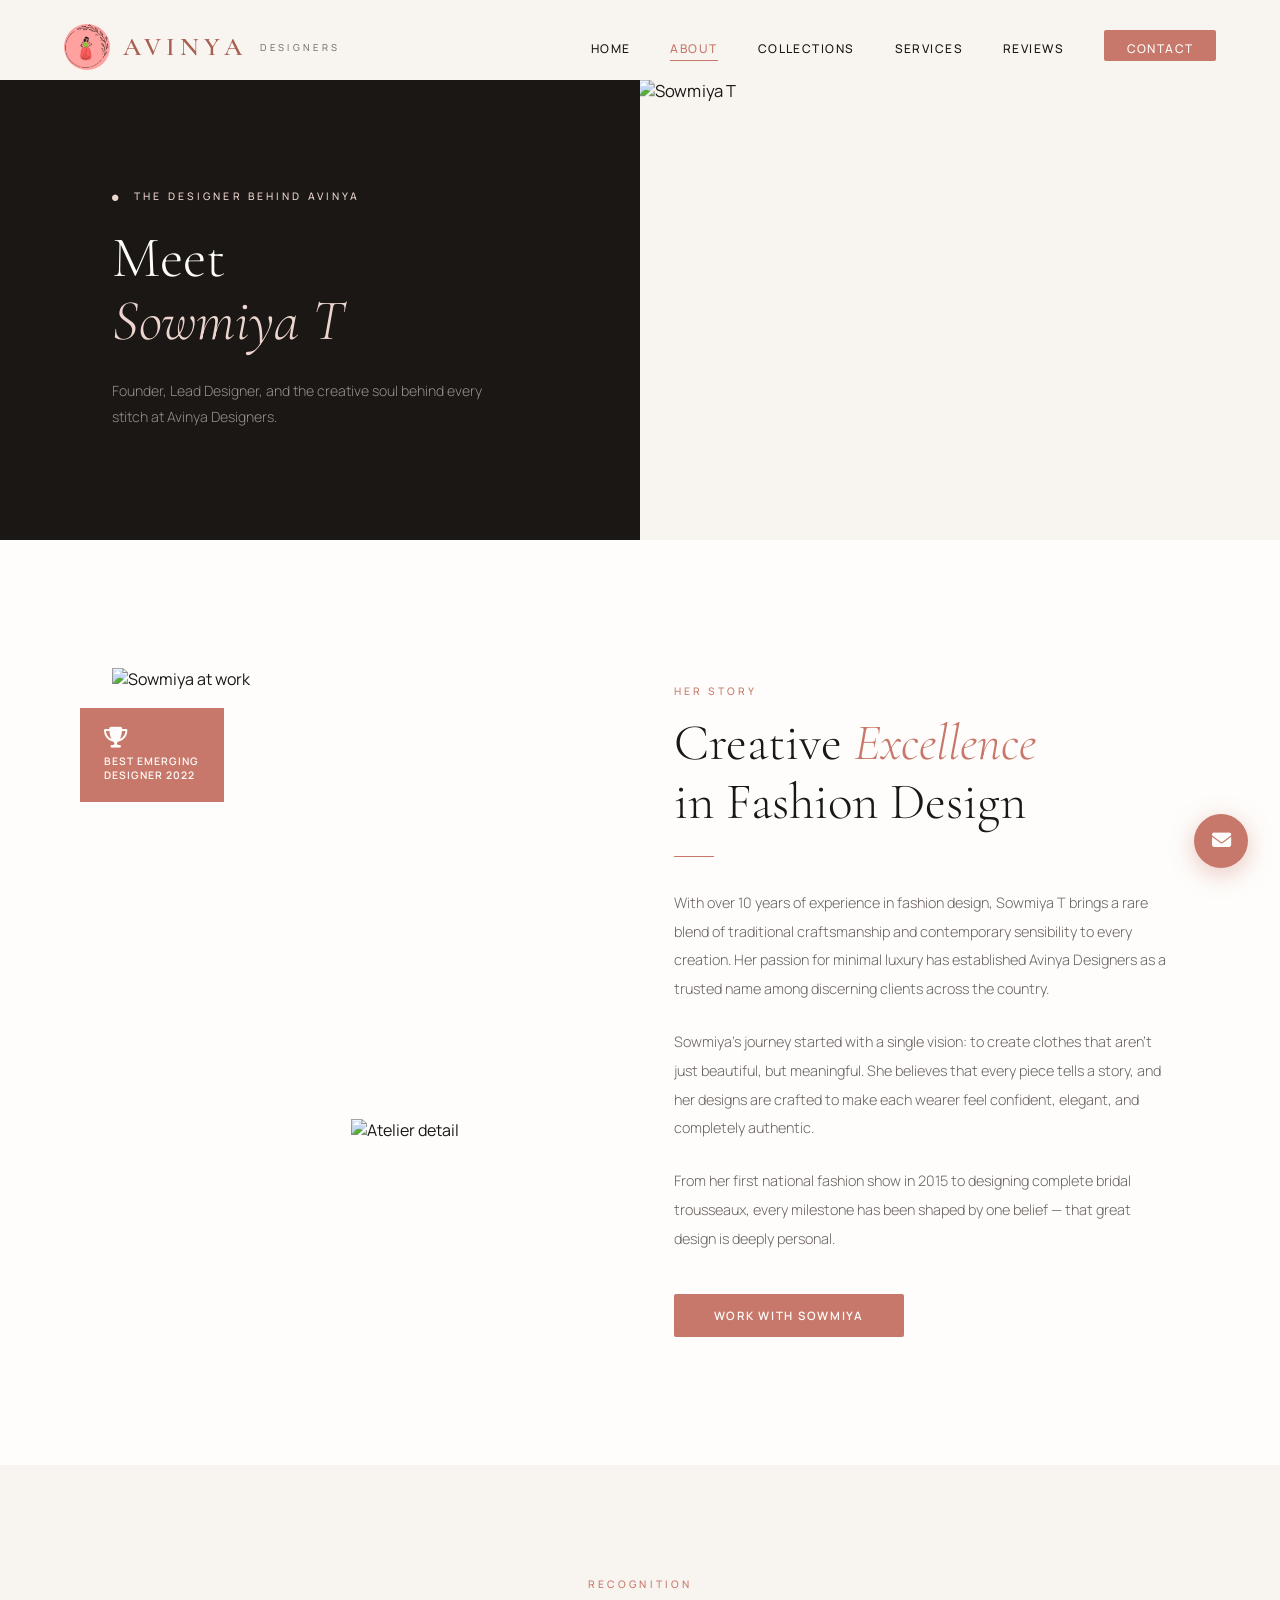
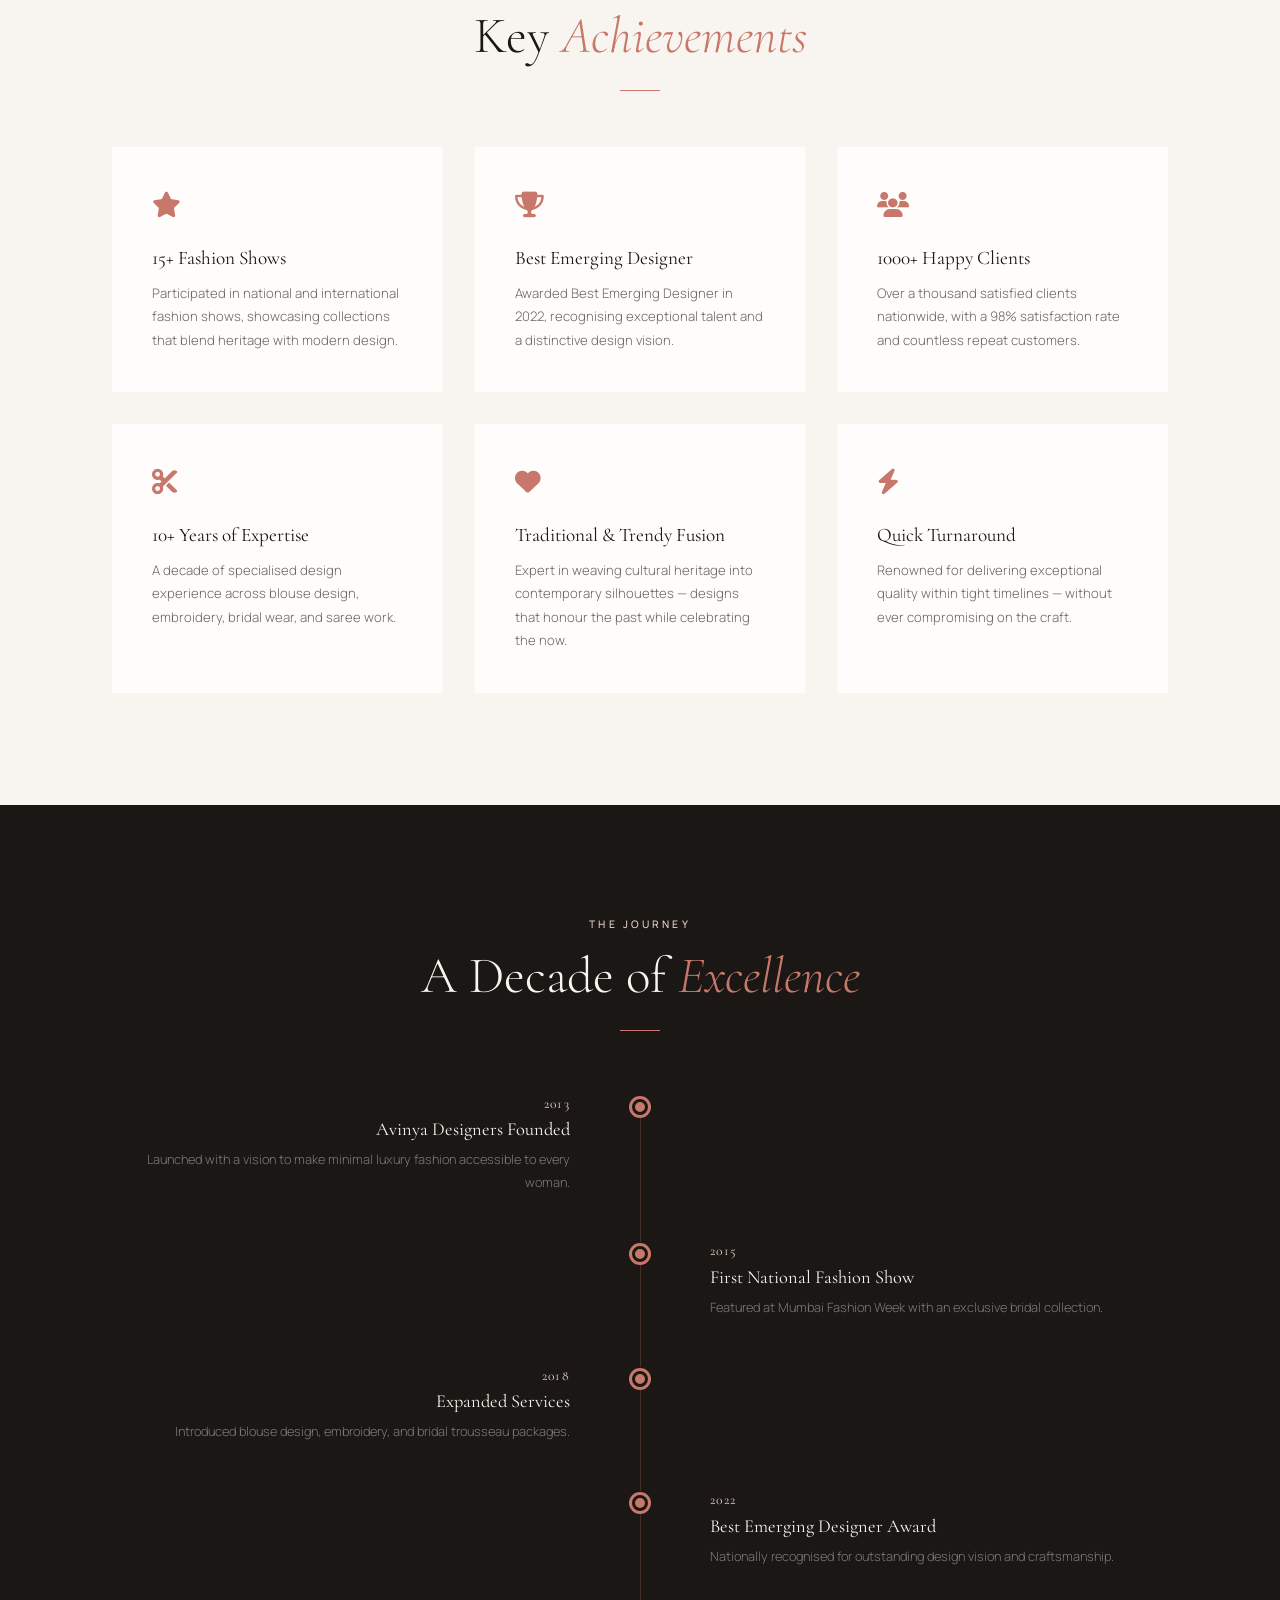
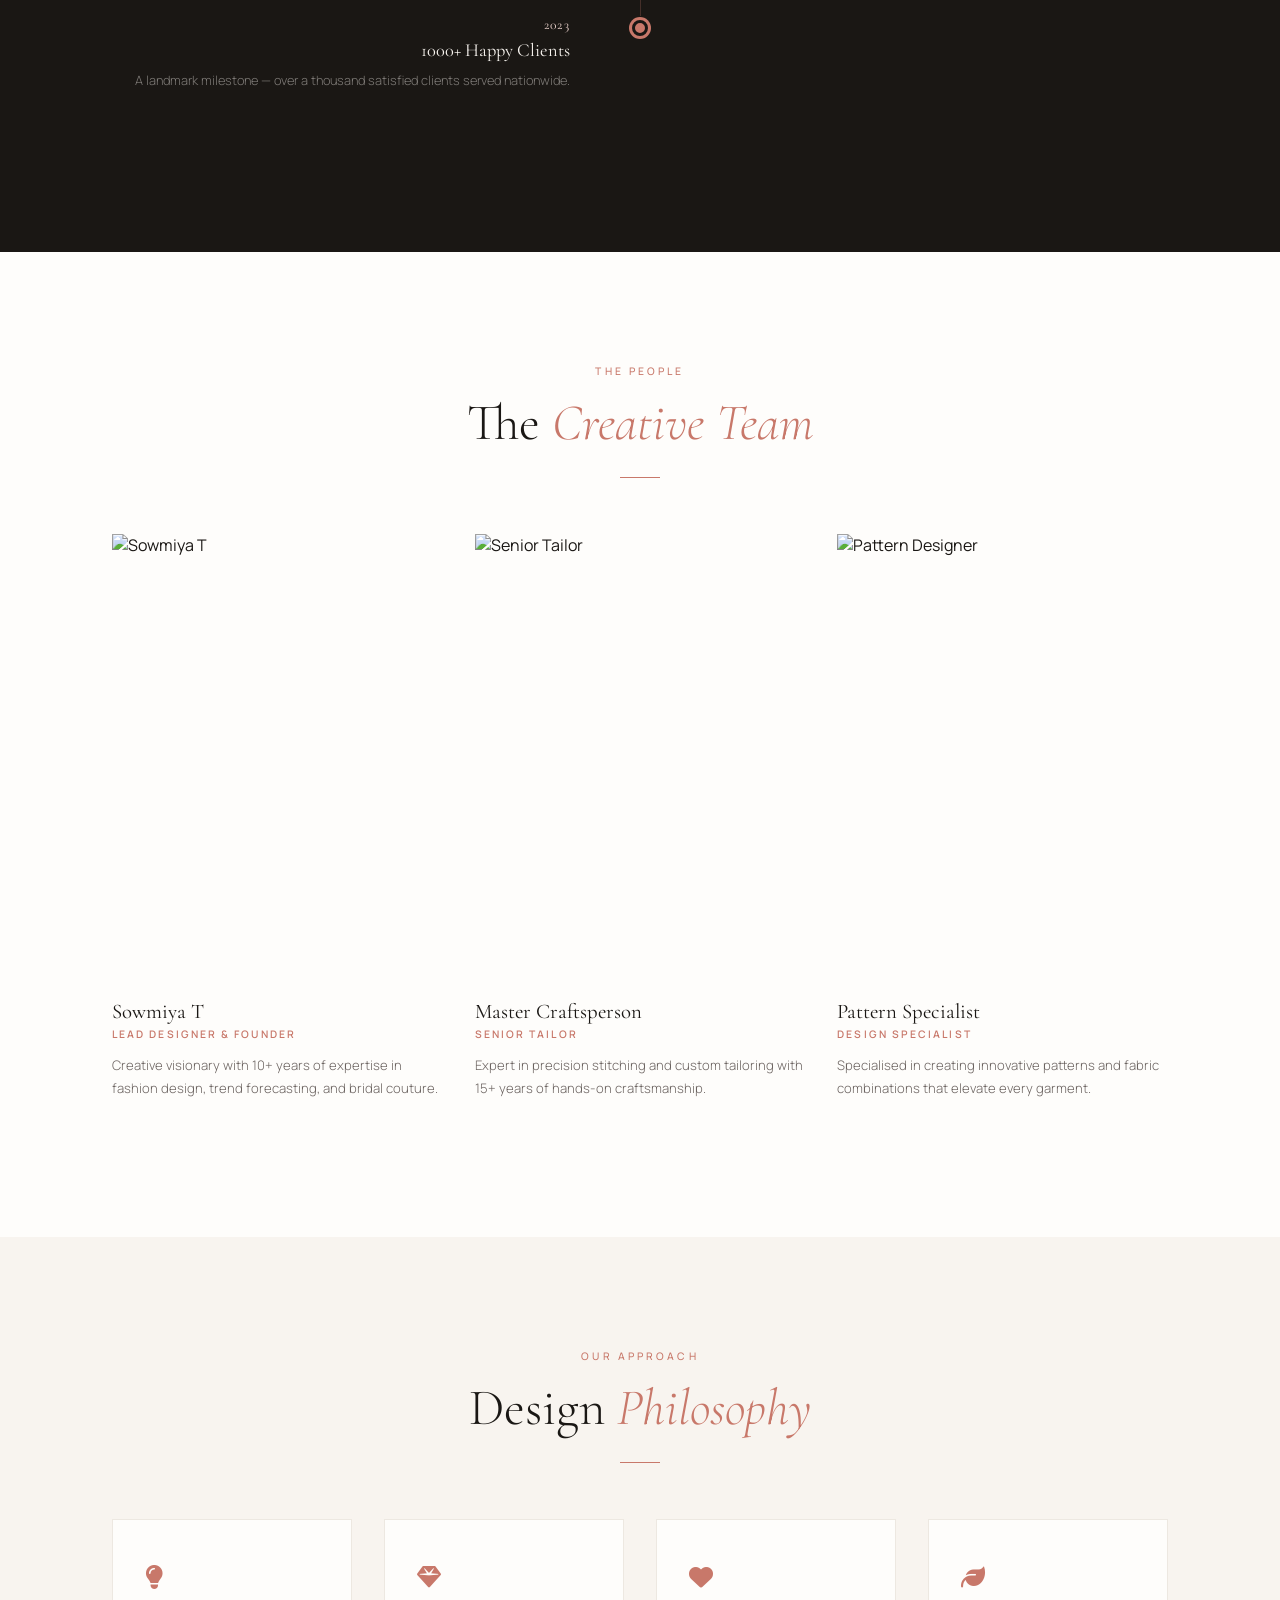
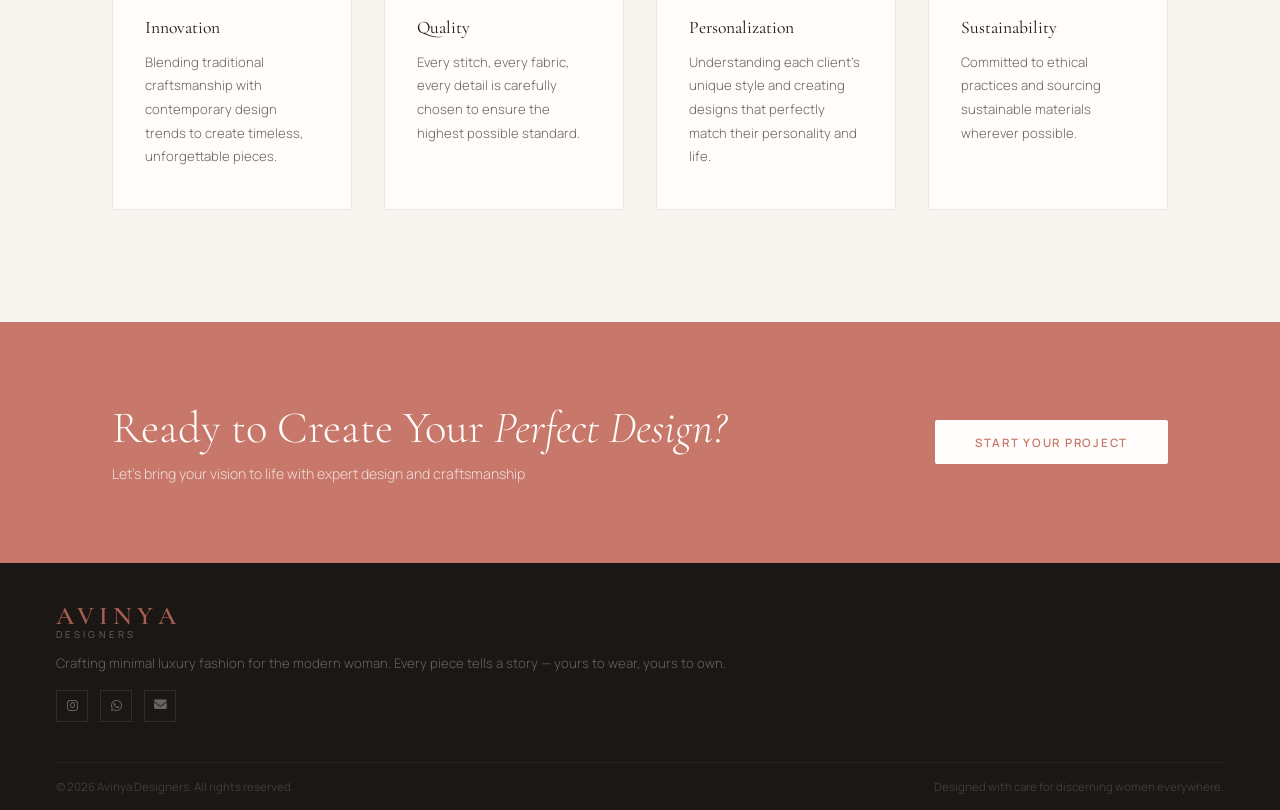
==== commit 44ee3cdc: "shortened footer" ====
--- a/about.html
+++ b/about.html
@@ -550,9 +550,6 @@
           <a href="mailto:designersavinya@gmail.com"><i class="fas fa-envelope"></i></a>
         </div>
       </div>
-      <div class="footer-col"><h5>Navigation</h5><ul><li><a href="index.html">Home</a></li><li><a href="about.html">About</a></li><li><a href="collections.html">Collections</a></li><li><a href="categories.html">Services</a></li><li><a href="reviews.html">Reviews</a></li><li><a href="contact.html">Contact</a></li></ul></div>
-      <div class="footer-col"><h5>Services</h5><ul><li><a href="categories.html">Blouse & Designer Blouse</a></li><li><a href="categories.html">Salwar Kameez (Chudithar)</a></li><li><a href="categories.html">Aari & Machine Embroidery</a></li><li><a href="categories.html">Bridal Wears & Lehenga</a></li><li><a href="categories.html">Ladies Suits, Kurtis & Sarees</a></li><li><a href="categories.html">Saree Pre Pleating</a></li><li><a href="categories.html">Running Materials</a></li><li><a href="categories.html">Sarees & Salwars</a></li></ul></div>
-      <div class="footer-col"><h5>Contact</h5><ul><li><a href="tel:+918675337366">+91 86753 37366</a></li><li><a href="mailto:designersavinya@gmail.com">designersavinya@gmail.com</a></li><li><a href="#">Mon–Sat, 10AM–6PM</a></li><li><a href="#">Sunday by Appointment</a></li></ul></div>
     </div>
     <div class="footer-bottom"><span>© 2026 Avinya Designers. All rights reserved.</span><span>Designed with care for discerning women everywhere.</span></div>
   </footer>
